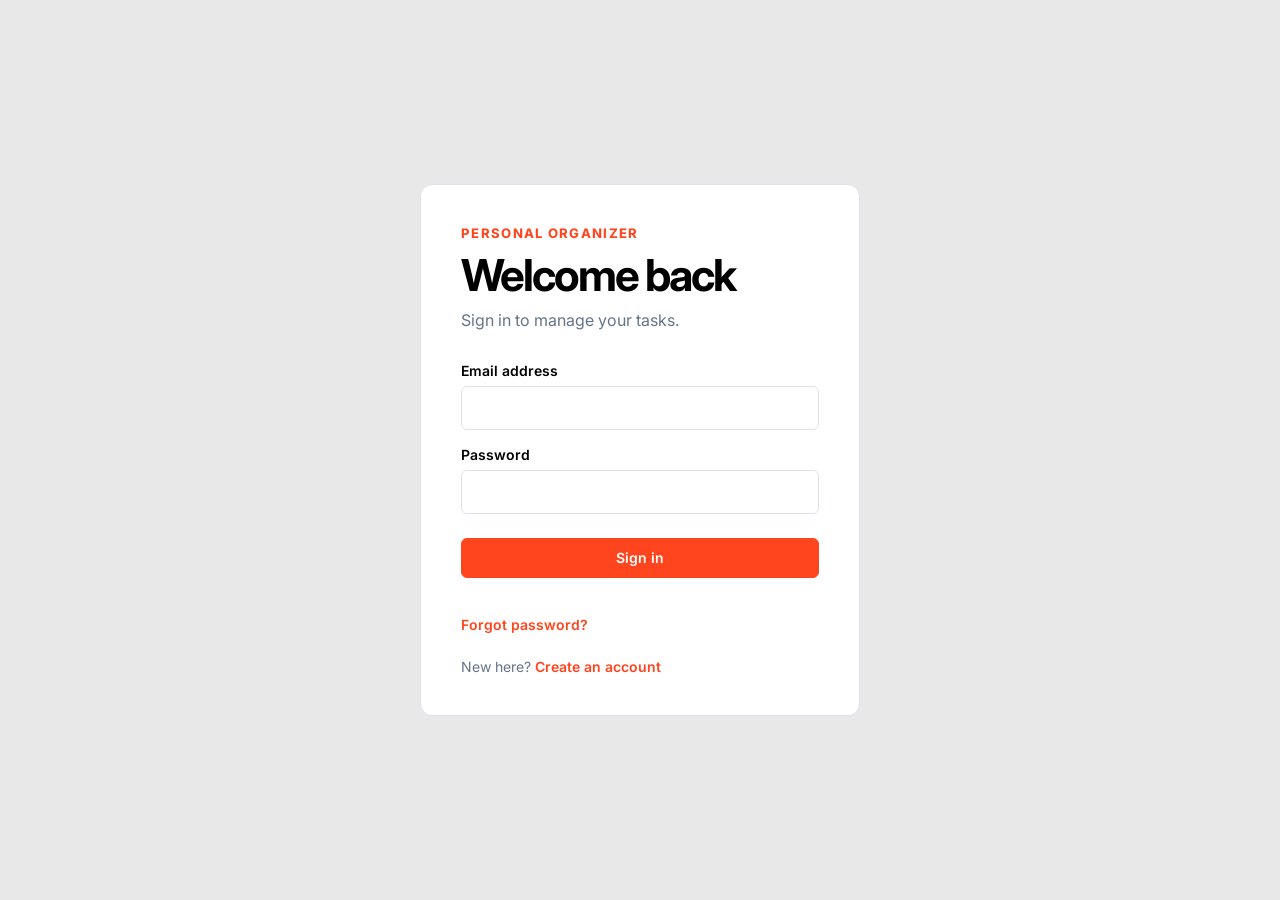
==== index.html @ c6e36f69 "Add files via upload" ====
<!DOCTYPE html>
<html lang="en">
  <head>
    <meta charset="UTF-8" />
    <meta name="viewport" content="width=device-width, initial-scale=1.0" />
    <meta
      name="description"
      content="A simple to-do application that saves tasks in your browser."
    />
    <title>Simple To-Do List</title>
    <link rel="preconnect" href="https://fonts.googleapis.com" />
    <link rel="preconnect" href="https://fonts.gstatic.com" crossorigin />
    <link href="https://fonts.googleapis.com/css2?family=Inter:wght@400;600;700&display=swap" rel="stylesheet" />
    <link rel="stylesheet" href="styles.css" />
  </head>
  <body>
    <main class="app-shell">
      <header class="app-header">
        <div class="app-header-top">
          <p class="eyebrow">Personal organizer</p>
          <button id="sign-out-button" class="sign-out-button" type="button">Sign out</button>
        </div>
        <h1>My tasks</h1>
        <p class="intro">Keep track of what matters, one task at a time.</p>
      </header>

      <section class="task-panel task-list-panel" aria-labelledby="tasks-heading">
        <div class="list-heading">
          <div>
            <h2 id="tasks-heading">Your list</h2>
            <p id="task-count" aria-live="polite">0 tasks remaining</p>
          </div>
        </div>

        <div class="filter-row">
          <nav class="filters" aria-label="Filter tasks">
            <button class="filter-button is-selected" type="button" data-filter="today" aria-pressed="true">Today</button>
            <button class="filter-button" type="button" data-filter="overdue" aria-pressed="false">Overdue</button>
            <button class="filter-button" type="button" data-filter="calendar" aria-pressed="false">Calendar</button>
            <button class="filter-button" type="button" data-filter="archived" aria-pressed="false">Archive</button>
          </nav>
          <button id="upcoming-calendar-button" class="upcoming-calendar-button" type="button" aria-label="Choose a date" aria-haspopup="dialog" aria-controls="upcoming-calendar-dialog">
            <svg viewBox="0 0 24 24" aria-hidden="true">
              <rect x="3" y="5" width="18" height="16" rx="2" />
              <path d="M3 10h18M8 3v4M16 3v4" />
            </svg>
          </button>
        </div>

        <section id="new-task-panel" class="task-panel new-task-panel" aria-labelledby="add-task-heading" hidden>
          <h2 id="add-task-heading" class="visually-hidden">Add a task</h2>
          <form id="task-form" class="task-form">
            <label class="visually-hidden" for="task-input">Task title</label>
            <textarea
              id="task-input"
              name="task"
              class="task-title-input"
              placeholder="Task title"
              maxlength="200"
              rows="1"
              required
            ></textarea>
            <label class="visually-hidden" for="task-description">Task description</label>
            <textarea
              id="task-description"
              name="description"
              class="task-description-input"
              placeholder="Task description"
              maxlength="500"
              rows="2"
            ></textarea>
            <div class="schedule-inputs">
              <fieldset class="schedule-fieldset">
                <legend class="visually-hidden">Task date and time</legend>
                <div class="schedule-picker">
                  <button id="task-field" class="schedule-field" type="button">
                    <span class="clock-icon" aria-hidden="true"></span>
                    <span id="task-date-text">Today</span>
                  </button>
                  <input id="task-date" type="hidden" />
                  <input id="task-end-date" type="hidden" />
                </div>
              </fieldset>
              <div class="task-form-actions">
                <button id="cancel-task-form" class="cancel-task-button" type="button">Cancel</button>
                <button class="add-task-submit" type="submit">Add</button>
              </div>
            </div>
          </form>
          <p id="form-message" class="form-message" role="alert" aria-live="polite"></p>
        </section>

        <p id="empty-state" class="empty-state">No tasks yet. Add one above to get started.</p>
        <ul id="task-list" class="task-list" aria-label="Tasks"></ul>
      </section>
    </main>

    <button id="open-task-form" class="floating-add-button" type="button" aria-controls="new-task-panel" aria-expanded="false">
      <span aria-hidden="true">+</span> Add task
    </button>

    <div id="delete-toast" class="delete-toast" role="status" aria-live="polite" aria-hidden="true" hidden>
      <span>Task deleted</span>
      <button id="undo-delete" class="undo-delete-button" type="button">Undo</button>
      <button id="close-delete-toast" class="close-delete-toast" type="button" aria-label="Close delete message">×</button>
    </div>

    <template id="task-template">
      <li class="task-item">
        <div class="task-main">
          <input class="task-toggle" type="checkbox" />
          <div class="task-details">
            <p class="task-title"></p>
            <p class="task-description"></p>
            <p class="task-schedule"></p>
          </div>
        </div>
        <div class="task-actions">
          <button class="archive-button" type="button" aria-label="Archive task" title="Archive task" hidden>
            <svg viewBox="0 0 24 24" aria-hidden="true">
              <path d="M4 7h16v13H4z" />
              <path d="M3 4h18v3H3z" />
              <path d="M9 12h6" />
            </svg>
          </button>
          <button class="edit-button" type="button" aria-label="Edit task" title="Edit task">
            <svg viewBox="0 0 24 24" aria-hidden="true">
              <path d="M12 20h9" />
              <path d="M16.5 3.5a2.12 2.12 0 0 1 3 3L8 18l-4 1 1-4Z" />
            </svg>
          </button>
          <button class="delete-button" type="button" aria-label="Delete task" title="Delete task">
            <svg viewBox="0 0 24 24" aria-hidden="true">
              <path d="M3 6h18" />
              <path d="M8 6V4h8v2" />
              <path d="M19 6l-1 14H6L5 6" />
              <path d="M10 11v5M14 11v5" />
            </svg>
          </button>
        </div>
      </li>
    </template>

    <dialog id="schedule-dialog" class="schedule-dialog" aria-labelledby="schedule-dialog-title">
      <form id="schedule-dialog-form" class="schedule-dialog-form">
        <div class="dialog-heading">
          <h2 id="schedule-dialog-title">Choose date and time</h2>
          <button id="schedule-cancel" class="dialog-close" type="button" aria-label="Close date and time picker">×</button>
        </div>
        <section class="calendar-picker" aria-label="Choose a date">
          <div class="calendar-header">
            <button id="calendar-previous" class="calendar-navigation" type="button" aria-label="Previous month">‹</button>
            <p id="calendar-month" class="calendar-month" aria-live="polite"></p>
            <button id="calendar-next" class="calendar-navigation" type="button" aria-label="Next month">›</button>
          </div>
          <div class="calendar-weekdays" aria-hidden="true">
            <span>Sun</span><span>Mon</span><span>Tue</span><span>Wed</span><span>Thu</span><span>Fri</span><span>Sat</span>
          </div>
          <div id="calendar-days" class="calendar-days" role="grid" aria-label="Calendar dates"></div>
        </section>
        <div class="calendar-selection-row">
          <p id="selected-calendar-date" class="selected-calendar-date"></p>
          <div class="dialog-time-controls">
            <label class="visually-hidden" for="dialog-start-time">Start time</label>
            <select id="dialog-start-time" class="dialog-time" aria-label="Choose a start time"></select>
            <label class="visually-hidden" for="dialog-end-time">End time</label>
            <select id="dialog-end-time" class="dialog-time" aria-label="Choose an end time"></select>
          </div>
        </div>
        <p id="dialog-message" class="dialog-message" role="alert"></p>
        <div class="dialog-actions">
          <button id="schedule-cancel-secondary" type="button">Cancel</button>
          <button type="submit">Apply</button>
        </div>
      </form>
    </dialog>

    <dialog id="upcoming-calendar-dialog" class="schedule-dialog upcoming-calendar-dialog" aria-labelledby="upcoming-calendar-title">
      <div class="upcoming-calendar-content">
        <div class="dialog-heading">
          <h2 id="upcoming-calendar-title">Choose a date</h2>
          <button id="upcoming-calendar-close" class="dialog-close" type="button" aria-label="Close calendar">×</button>
        </div>
        <section class="calendar-picker" aria-label="Choose a task date">
          <div class="calendar-header">
            <button id="upcoming-calendar-previous" class="calendar-navigation" type="button" aria-label="Previous month">‹</button>
            <p id="upcoming-calendar-month" class="calendar-month" aria-live="polite"></p>
            <button id="upcoming-calendar-next" class="calendar-navigation" type="button" aria-label="Next month">›</button>
          </div>
          <div class="calendar-weekdays" aria-hidden="true">
            <span>Sun</span><span>Mon</span><span>Tue</span><span>Wed</span><span>Thu</span><span>Fri</span><span>Sat</span>
          </div>
          <div id="upcoming-calendar-days" class="calendar-days" role="grid" aria-label="Task dates"></div>
        </section>
        <p id="upcoming-calendar-message" class="upcoming-calendar-message" role="status" aria-live="polite"></p>
      </div>
    </dialog>

    <script src="script.js?v=calendar-timeline"></script>
  </body>
</html>
---- styles.css ----
:root {
  --page: #e8e8e8;
  --surface: #ffffff;
  --text: #000000;
  --muted: #64748b;
  --border: #dbe2ea;
  --primary: #ff451e;
  --primary-dark: #d93615;
  --danger: #b42318;
  --danger-bg: #fff0ef;
  --focus: #f59e0b;
  --shadow: 0 12px 32px rgba(30, 41, 59, 0.09);
}

* {
  box-sizing: border-box;
}

body {
  min-width: 320px;
  min-height: 100vh;
  margin: 0;
  color: var(--text);
  background: var(--page);
  font-family: Inter, ui-sans-serif, system-ui, -apple-system, BlinkMacSystemFont, "Segoe UI", sans-serif;
}

button,
input,
textarea {
  font: inherit;
}

button {
  cursor: pointer;
}

button:focus-visible,
input:focus-visible {
  outline: 3px solid var(--focus);
  outline-offset: 3px;
}

.app-shell {
  width: min(100% - 2rem, 760px);
  margin: 0 auto;
  padding: 4rem 0;
}

.app-header {
  margin: 0 0 1.75rem;
}

.app-header-top {
  display: flex;
  align-items: center;
  justify-content: space-between;
  gap: 1rem;
}

.eyebrow {
  margin: 0 0 0.4rem;
  color: var(--primary);
  font-size: 0.82rem;
  font-weight: 750;
  letter-spacing: 0.1em;
  text-transform: uppercase;
}

.sign-out-button {
  padding: 0.35rem 0;
  border: 0;
  color: var(--text);
  background: transparent;
  font-size: 14px;
  font-weight: 600;
}

.sign-out-button:hover {
  color: var(--primary);
}

h1,
h2,
p {
  margin-top: 0;
}

h1 {
  margin-bottom: 0.35rem;
  font-size: clamp(2rem, 5vw, 3rem);
  letter-spacing: -0.045em;
}

h2 {
  margin-bottom: 0.25rem;
  font-size: 1.15rem;
}

.intro,
#task-count {
  color: var(--muted);
}

.intro {
  margin-bottom: 0;
}

.task-panel {
  padding: 16px;
  border: 1px solid var(--border);
  border-radius: 12px;
  background: var(--surface);
  box-shadow: none;
}

.task-list-panel {
  margin-top: 1rem;
  padding: 0;
  border: 0;
  border-radius: 0;
  background: transparent;
  box-shadow: none;
}

.new-task-panel {
  margin: 1rem 0;
  padding: 16px;
  border: 0;
  border-radius: 12px;
}

.task-title-input,
.task-description-input {
  display: block;
  width: 100%;
  border: 0;
  color: var(--text);
  background: transparent;
  resize: none;
}

.task-form .task-title-input {
  min-height: 24px;
  padding: 0;
  border: 0;
  background: transparent;
  color: #000000;
  font-size: 16px;
  font-weight: 600;
}

.task-form .task-description-input {
  min-height: 3rem;
  padding: 0.45rem 0 0;
  color: #2d2d2d;
  font-size: 14px;
  font-weight: 400;
  overflow: hidden;
}

.task-form .task-title-input:focus,
.task-form .task-description-input:focus {
  outline: 0;
  box-shadow: none;
}

.task-form .task-title-input:focus-visible,
.task-form .task-description-input:focus-visible {
  outline: 0;
  background: transparent;
}

.task-title-input::placeholder,
.task-description-input::placeholder {
  color: #7b7b7b;
  opacity: 1;
}

.new-task-panel .schedule-inputs,
.edit-task-form .schedule-inputs {
  display: flex;
  align-items: flex-end;
  justify-content: space-between;
  gap: 1rem;
  margin-top: 1.25rem;
}

.new-task-panel .schedule-field,
.edit-task-form .schedule-field {
  justify-content: flex-start;
  width: auto;
  height: 32px;
  min-height: 32px;
  padding: 0 16px 0 8px;
  gap: 0.6rem;
  font-size: 14px;
  font-weight: 400;
}

.clock-icon {
  position: relative;
  width: 1.15rem;
  height: 1.15rem;
  border: 2px solid currentColor;
  border-radius: 50%;
  color: var(--text);
}

.clock-icon::before,
.clock-icon::after {
  content: "";
  position: absolute;
  left: 0.5rem;
  width: 2px;
  border-radius: 2px;
  background: currentColor;
  transform-origin: bottom;
}

.clock-icon::before {
  top: 0.22rem;
  height: 0.36rem;
}

.clock-icon::after {
  top: 0.5rem;
  height: 0.28rem;
  transform: rotate(120deg);
}

.add-task-submit {
  height: 32px;
  min-width: 80px;
  padding: 0 16px;
  border: 1px solid var(--primary);
  border-radius: 6px;
  color: #fff;
  background: var(--primary);
  font-size: 14px;
  font-weight: 600;
}

.task-form-actions {
  display: flex;
  gap: 8px;
  margin-left: auto;
}

.edit-task-form {
  width: 100%;
}

.cancel-task-button {
  height: 32px;
  min-width: 80px;
  padding: 0 16px;
  border: 1px solid var(--border);
  border-radius: 6px;
  color: var(--text);
  background: #fff;
  font-size: 14px;
  font-weight: 600;
}

.cancel-task-button:hover {
  background: #f5f5f5;
}

.delete-task-button {
  height: 32px;
  min-width: 80px;
  padding: 0 16px;
  border: 1px solid #e5a19a;
  border-radius: 6px;
  color: var(--danger);
  background: #fff;
  font-size: 14px;
  font-weight: 600;
}

.delete-task-button:hover {
  background: var(--danger-bg);
}

.add-task-submit:hover {
  border-color: var(--primary-dark);
  background: var(--primary-dark);
}

.floating-add-button {
  position: fixed;
  right: 1.5rem;
  bottom: 1.5rem;
  z-index: 10;
  display: flex;
  align-items: center;
  gap: 0.4rem;
  padding: 0.8rem 1.05rem;
  border: 1px solid var(--primary);
  border-radius: 999px;
  color: #fff;
  background: var(--primary);
  box-shadow: 0 8px 20px rgba(0, 0, 0, 0.18);
  font-weight: 750;
}

.floating-add-button:hover {
  border-color: var(--primary-dark);
  background: var(--primary-dark);
}

.floating-add-button span {
  font-size: 1.35rem;
  font-weight: 400;
  line-height: 0.75;
}

.delete-toast {
  position: fixed;
  bottom: 1.5rem;
  left: 50%;
  z-index: 20;
  display: flex;
  align-items: center;
  gap: 0.8rem;
  padding: 10px 12px 10px 16px;
  border-radius: 12px;
  color: #fff;
  background: #000;
  font-size: 14px;
  transform: translateX(-50%);
}

.delete-toast[hidden] {
  display: none;
}

.undo-delete-button,
.close-delete-toast {
  border: 0;
  color: #fff;
  background: transparent;
  font-weight: 600;
}

.undo-delete-button {
  padding: 0.2rem;
  color: #ff8a72;
}

.close-delete-toast {
  width: 1.5rem;
  height: 1.5rem;
  padding: 0;
  border-radius: 4px;
  font-size: 1.25rem;
  line-height: 1;
}

.undo-delete-button:hover,
.close-delete-toast:hover {
  background: #2d2d2d;
}

.task-form label {
  display: block;
  margin-bottom: 0.55rem;
  font-weight: 700;
}

.input-row {
  display: flex;
  gap: 0.7rem;
}

input[type="text"] {
  width: 100%;
  min-width: 0;
  padding: 0.75rem 0.9rem;
  border: 1px solid var(--border);
  border-radius: 9px;
  color: var(--text);
  background: #fff;
}

input[type="text"]:hover {
  border-color: #aebaca;
}

input[type="text"]::placeholder {
  color: #8a96a7;
}

.input-row > button {
  flex: 0 0 auto;
  padding: 0.75rem 1rem;
  border: 1px solid var(--primary);
  border-radius: 9px;
  color: #fff;
  background: var(--primary);
  font-weight: 700;
}

.input-row > button:hover {
  border-color: var(--primary-dark);
  background: var(--primary-dark);
}

.form-message {
  margin: 0;
  color: var(--danger);
  font-size: 0.9rem;
}

.form-message:not(:empty) {
  margin-top: 0.7rem;
}

.schedule-inputs {
  display: grid;
  grid-template-columns: repeat(2, minmax(0, 1fr));
  gap: 0.7rem;
  margin-top: 0.85rem;
}

.schedule-fieldset {
  min-width: 0;
  margin: 0;
  padding: 0;
  border: 0;
}

.schedule-fieldset legend {
  margin-bottom: 0.4rem;
  font-size: 0.9rem;
  font-weight: 700;
}

.schedule-picker {
  position: relative;
}

.schedule-field {
  display: flex;
  align-items: center;
  justify-content: space-between;
  width: 100%;
  min-height: 2.8rem;
  padding: 0.65rem 0.75rem;
  border: 1px solid var(--border);
  border-radius: 9px;
  color: var(--text);
  background: #fff;
  font-weight: 650;
  text-align: left;
}

.schedule-field:hover {
  border-color: #aebaca;
  background: #fbfcfe;
}

.calendar-icon {
  position: relative;
  width: 1.1rem;
  height: 1rem;
  border: 2px solid currentColor;
  border-radius: 2px;
  color: var(--muted);
}

.calendar-icon::before {
  content: "";
  position: absolute;
  top: 0.18rem;
  right: -2px;
  left: -2px;
  border-top: 2px solid currentColor;
}

.calendar-icon::after {
  content: "";
  position: absolute;
  top: -0.25rem;
  left: 0.16rem;
  width: 0.15rem;
  height: 0.3rem;
  border-right: 2px solid currentColor;
  border-left: 2px solid currentColor;
}

.schedule-dialog {
  width: min(100% - 2rem, 390px);
  padding: 0;
  border: 1px solid var(--border);
  border-radius: 12px;
  color: var(--text);
  box-shadow: none;
}

.schedule-dialog::backdrop {
  background: rgba(15, 23, 42, 0.4);
}

.schedule-dialog-form {
  display: grid;
  gap: 0.75rem;
  padding: 16px;
}

.dialog-heading,
.dialog-actions,
.dialog-time-row {
  display: flex;
  align-items: center;
}

.dialog-heading,
.dialog-actions {
  justify-content: space-between;
}

.dialog-heading h2 {
  margin: 0;
}

.calendar-picker {
  padding: 0.25rem 0;
}

.calendar-header {
  display: flex;
  align-items: center;
  justify-content: space-between;
  margin-bottom: 0.75rem;
}

.calendar-month {
  margin: 0;
  font-size: 1rem;
  font-weight: 600;
}

.calendar-navigation {
  width: 2rem;
  height: 2rem;
  padding: 0;
  border: 0;
  border-radius: 6px;
  color: var(--text);
  background: transparent;
  font-size: 1.5rem;
  line-height: 1;
}

.calendar-navigation:hover {
  background: #f4f4f4;
}

.calendar-weekdays,
.calendar-days {
  display: grid;
  grid-template-columns: repeat(7, 1fr);
  gap: 0.25rem;
  text-align: center;
}

.calendar-weekdays {
  margin-bottom: 0.35rem;
  color: var(--muted);
  font-size: 0.72rem;
  font-weight: 600;
}

.calendar-day {
  aspect-ratio: 1;
  min-width: 0;
  padding: 0;
  border: 0;
  border-radius: 50%;
  color: var(--text);
  background: transparent;
  font-size: 0.82rem;
}

.calendar-day:hover {
  background: #f4f4f4;
}

.calendar-day.is-today {
  outline: 1px solid var(--primary);
  outline-offset: -1px;
}

.calendar-day.is-selected {
  color: #fff;
  background: var(--primary);
}

.calendar-selection-row {
  display: flex;
  align-items: center;
  justify-content: space-between;
  gap: 0.75rem;
  padding-top: 0.8rem;
  border-top: 1px solid var(--border);
}

.selected-calendar-date {
  margin: 0;
  color: #2d2d2d;
  font-size: 14px;
  font-weight: 400;
}

.dialog-time-controls {
  display: flex;
  gap: 0.4rem;
}

.dialog-time {
  width: 6.75rem;
  min-width: 0;
  padding: 0.45rem 0.6rem;
  border: 1px solid var(--border);
  border-radius: 6px;
  color: var(--text);
  background: #fff;
  font: inherit;
}

.dialog-time:disabled {
  cursor: not-allowed;
  color: #808080;
  background: #f4f4f4;
}

.dialog-close {
  width: 2rem;
  height: 2rem;
  padding: 0;
  border: 0;
  border-radius: 6px;
  color: var(--muted);
  background: transparent;
  font-size: 1.5rem;
  line-height: 1;
}

.dialog-close:hover {
  background: #eef2f7;
}

.schedule-dialog-form > label,
.dialog-time-row > label {
  color: var(--muted);
  font-size: 0.86rem;
  font-weight: 700;
}

.schedule-dialog-form > input {
  width: 100%;
  padding: 0.65rem 0.7rem;
  border: 1px solid var(--border);
  border-radius: 8px;
  color: var(--text);
}

.dialog-time-row {
  justify-content: space-between;
  gap: 1rem;
}

.dialog-time-selects {
  display: flex;
  align-items: center;
  gap: 0.3rem;
}

.dialog-time-selects select {
  padding: 0.45rem 0.25rem;
  border: 1px solid var(--border);
  border-radius: 7px;
  color: var(--text);
  background: #fff;
  font-weight: 650;
}

.dialog-message {
  min-height: 1.2em;
  margin: 0;
  color: var(--danger);
  font-size: 0.85rem;
}

.dialog-actions {
  justify-content: flex-end;
  gap: 0.5rem;
}

.dialog-actions button {
  padding: 0.55rem 0.8rem;
  border: 1px solid var(--border);
  border-radius: 7px;
  color: var(--text);
  background: #fff;
  font-weight: 700;
}

.dialog-actions button[type="submit"] {
  border-color: var(--primary);
  color: #fff;
  background: var(--primary);
}

.dialog-actions button:hover {
  background: #eef2f7;
}

.dialog-actions button[type="submit"]:hover {
  background: var(--primary-dark);
}

.list-heading {
  display: flex;
  align-items: center;
  justify-content: space-between;
  gap: 1rem;
}

#task-count {
  margin-bottom: 0;
  font-size: 0.9rem;
}

.filter-button,
.task-actions button {
  border: 0;
  border-radius: 7px;
  background: transparent;
  font-weight: 650;
}

button:disabled {
  cursor: not-allowed;
  opacity: 0.5;
}

.filter-row {
  display: flex;
  align-items: center;
  margin: 1.25rem 0 0.7rem;
  border-bottom: 1px solid var(--border);
}

.filters {
  display: flex;
  flex: 1;
  flex-wrap: wrap;
  align-items: center;
  gap: 1rem;
  padding-bottom: 0;
}

.filter-button {
  position: relative;
  padding: 0.42rem 0;
  border-radius: 0;
  color: var(--muted);
}

.filter-button:hover {
  color: var(--text);
  background: transparent;
}

.filter-button.is-selected {
  color: #000000;
  background: transparent;
}

.filter-button.is-selected::after {
  content: "";
  position: absolute;
  right: 0;
  bottom: -1px;
  left: 0;
  z-index: 1;
  height: 2px;
  background: var(--primary);
}

.upcoming-calendar-button {
  display: grid;
  width: 2rem;
  height: 2rem;
  margin-left: auto;
  padding: 0;
  border: 0;
  border-radius: 6px;
  color: var(--text);
  background: transparent;
  place-items: center;
}

.upcoming-calendar-button[hidden] {
  display: none;
}

.upcoming-calendar-button:hover:not(:disabled) {
  background: #f4f4f4;
}

.upcoming-calendar-button svg {
  width: 1.1rem;
  height: 1.1rem;
  fill: none;
  stroke: currentColor;
  stroke-linecap: round;
  stroke-linejoin: round;
  stroke-width: 2;
}

.task-list {
  display: grid;
  gap: 0.65rem;
  margin: 0;
  padding: 0;
  list-style: none;
}

.calendar-month-group {
  display: grid;
  gap: 0.65rem;
}

.calendar-month-toggle {
  display: flex;
  align-items: center;
  justify-content: space-between;
  width: 100%;
  padding: 0.35rem 0;
  border: 0;
  color: var(--text);
  background: transparent;
  font-size: 16px;
  font-weight: 600;
  text-align: left;
}

.calendar-month-toggle:hover {
  color: var(--primary);
}

.calendar-month-chevron {
  color: var(--muted);
  font-size: 1.25rem;
  line-height: 1;
  transition: transform 160ms ease;
}

.calendar-month-toggle[aria-expanded="false"] .calendar-month-chevron {
  transform: rotate(-90deg);
}

.calendar-month-task-list {
  display: grid;
  gap: 0.65rem;
  margin: 0;
  padding: 0;
  list-style: none;
}

.calendar-month-task-list[hidden] {
  display: none;
}

.calendar-date-group {
  display: grid;
  gap: 0.65rem;
}

.calendar-date-heading {
  margin: 0.7rem 0 0;
  color: var(--muted);
  font-size: 14px;
  font-weight: 600;
}

.calendar-date-group:first-child .calendar-date-heading {
  margin-top: 0;
}

.calendar-task-list {
  display: grid;
  gap: 0.65rem;
  margin: 0;
  padding: 0;
  list-style: none;
}

.upcoming-calendar-content {
  display: grid;
  gap: 0.75rem;
  padding: 16px;
}

.upcoming-calendar-message {
  min-height: 1.25rem;
  margin: 0;
  color: var(--muted);
  font-size: 14px;
}

.upcoming-calendar-day.has-tasks {
  position: relative;
  font-weight: 600;
}

.upcoming-calendar-day.has-tasks::after {
  content: "";
  position: absolute;
  bottom: 0.14rem;
  left: 50%;
  width: 0.22rem;
  height: 0.22rem;
  border-radius: 50%;
  background: var(--primary);
  transform: translateX(-50%);
}

.upcoming-calendar-day.is-selected.has-tasks::after {
  background: #fff;
}

.task-item {
  display: flex;
  align-items: flex-start;
  justify-content: space-between;
  gap: 1rem;
  padding: 16px;
  border: 1px solid var(--border);
  border-radius: 12px;
  background: var(--surface);
  box-shadow: none;
}

.task-main,
.task-details {
  min-width: 0;
}

.task-details {
  display: grid;
  gap: 8px;
}

.task-main {
  display: flex;
  align-items: flex-start;
  gap: 0.75rem;
}

.task-toggle {
  appearance: none;
  width: 24px;
  height: 24px;
  margin: 0;
  flex: 0 0 auto;
  border: 2px solid #94a3b8;
  border-radius: 50%;
  background: #fff;
  cursor: pointer;
  position: relative;
  transition: background-color 160ms ease, border-color 160ms ease, transform 160ms ease;
}

.task-toggle::after {
  content: "";
  position: absolute;
  top: 0.2rem;
  left: 0.43rem;
  width: 0.35rem;
  height: 0.65rem;
  border: solid #fff;
  border-width: 0 2px 2px 0;
  opacity: 0;
  transform: rotate(45deg) scale(0.4);
  transition: opacity 120ms ease, transform 160ms ease;
}

.task-toggle:hover {
  border-color: var(--primary);
}

.task-item.is-overdue .task-toggle:not(:checked),
.task-item.is-overdue .task-toggle:not(:checked):hover {
  border-color: #e53935;
}

.task-item.is-current-time .task-toggle:not(:checked),
.task-item.is-current-time .task-toggle:not(:checked):hover {
  border-color: #1f9d55;
}

.task-toggle:active {
  transform: scale(0.88);
}

.task-toggle:checked {
  border-color: var(--primary);
  background: var(--primary);
}

.task-toggle:checked::after {
  opacity: 1;
  transform: rotate(45deg) scale(1);
}

.task-item.is-responding {
  animation: task-state-change 220ms ease-out;
}

@keyframes task-state-change {
  50% {
    transform: scale(1.012);
    background: #f3f5ff;
  }
}

.task-title {
  margin: 0;
  color: #000000;
  font-size: 16px;
  font-weight: 600;
  line-height: 24px;
  overflow-wrap: anywhere;
}

.task-description {
  margin: 0;
  color: #2d2d2d;
  font-size: 14px;
  font-weight: 400;
  overflow-wrap: anywhere;
}

.task-schedule {
  margin: 0;
  color: #2d2d2d;
  font-size: 14px;
  font-weight: 400;
}

.is-completed .task-title {
  color: #808080;
  text-decoration: line-through;
}

.task-item.is-completed {
  background: #f4f4f4;
}

.is-completed .task-description,
.is-completed .task-schedule {
  color: #808080;
}

.task-actions {
  display: flex;
  flex: 0 0 auto;
  gap: 0.2rem;
}

.task-actions button {
  display: grid;
  width: 2.25rem;
  height: 2.25rem;
  padding: 0;
  place-items: center;
}

.task-actions svg {
  width: 1.05rem;
  height: 1.05rem;
  fill: none;
  stroke: currentColor;
  stroke-linecap: round;
  stroke-linejoin: round;
  stroke-width: 1.8;
}

.edit-button {
  color: var(--primary);
}

.archive-button {
  color: #2d2d2d;
}

.archive-button[hidden] {
  display: none;
}

.archive-button:hover {
  background: #ededed;
}

.restore-button {
  color: #2d2d2d;
}

.restore-button:hover {
  background: #ededed;
}

.edit-button:hover {
  background: #e9edff;
}

.delete-button {
  color: var(--danger);
}

.delete-button:hover {
  background: var(--danger-bg);
}

.edit-form {
  display: flex;
  align-items: center;
  gap: 0.5rem;
  width: 100%;
}

.edit-form-fields {
  display: grid;
  flex: 1;
  gap: 0.5rem;
}

.edit-date-inputs {
  display: grid;
  grid-template-columns: repeat(2, minmax(0, 1fr));
  gap: 0.5rem;
}

.edit-date-inputs label {
  color: var(--muted);
  font-size: 0.78rem;
}

.edit-form input {
  flex: 1;
}

.edit-form textarea {
  width: 100%;
  padding: 0.55rem;
  border: 1px solid var(--border);
  border-radius: 7px;
  color: var(--text);
  resize: vertical;
}

.edit-form button {
  flex: 0 0 auto;
  padding: 0.5rem 0.65rem;
  border: 1px solid var(--border);
  border-radius: 7px;
  color: var(--text);
  background: #fff;
  font-size: 0.88rem;
  font-weight: 650;
}

.edit-form button:hover {
  background: #eef2f7;
}

.empty-state {
  margin: 1.2rem 0 0;
  padding: 16px;
  border: 1px dashed #b7c1ce;
  border-radius: 12px;
  color: var(--muted);
  text-align: center;
}

.auth-page {
  display: grid;
  min-height: 100vh;
  padding: 1.5rem;
  place-items: center;
}

.auth-shell {
  width: min(100%, 440px);
}

.auth-card {
  padding: clamp(1.5rem, 5vw, 2.5rem);
  border: 1px solid var(--border);
  border-radius: 12px;
  background: var(--surface);
}

.auth-card h1 {
  margin-bottom: 0.5rem;
  font-size: clamp(2rem, 7vw, 2.75rem);
}

.auth-intro {
  margin-bottom: 2rem;
  color: var(--muted);
}

.auth-form {
  display: grid;
  gap: 1rem;
}

.auth-form[hidden],
.auth-success-panel[hidden] {
  display: none;
}

.auth-field {
  display: grid;
  gap: 0.45rem;
}

.auth-field[hidden] {
  display: none;
}

.auth-field label {
  font-size: 14px;
  font-weight: 600;
}

.auth-field input {
  width: 100%;
  min-height: 44px;
  padding: 0.65rem 0.75rem;
  border: 1px solid var(--border);
  border-radius: 6px;
  color: var(--text);
  background: #fff;
}

.auth-field input:hover {
  border-color: #aebaca;
}

.auth-submit {
  min-height: 40px;
  margin-top: 0.5rem;
  padding: 0 16px;
  border: 1px solid var(--primary);
  border-radius: 6px;
  color: #fff;
  background: var(--primary);
  font-size: 14px;
  font-weight: 600;
}

.auth-submit:hover {
  border-color: var(--primary-dark);
  background: var(--primary-dark);
}

.auth-message {
  min-height: 1.25rem;
  margin: 0;
  color: var(--danger);
  font-size: 14px;
}

.auth-success-panel {
  display: grid;
  gap: 1rem;
  margin-top: 1.5rem;
}

.auth-success-panel p {
  margin: 0;
  color: var(--muted);
}

.auth-success-panel .auth-submit {
  margin-top: 0;
}

.forgot-password-button {
  justify-self: start;
  padding: 0;
  border: 0;
  color: var(--primary);
  background: transparent;
  font-size: 14px;
  font-weight: 600;
}

.forgot-password-button:hover {
  text-decoration: underline;
}

.auth-switch {
  margin: 1.5rem 0 0;
  color: var(--muted);
  font-size: 14px;
}

.auth-switch button {
  padding: 0;
  border: 0;
  color: var(--primary);
  background: transparent;
  font-weight: 600;
}

.auth-switch button:hover {
  text-decoration: underline;
}

.visually-hidden {
  position: absolute;
  width: 1px;
  height: 1px;
  padding: 0;
  margin: -1px;
  overflow: hidden;
  clip: rect(0, 0, 0, 0);
  white-space: nowrap;
  border: 0;
}

@media (max-width: 560px) {
  .app-shell {
    width: min(100% - 1.25rem, 760px);
    padding: 1.75rem 0;
  }

  .task-panel {
    padding: 16px;
  }

  .task-list-panel {
    padding: 0;
  }

  .new-task-panel {
    padding: 16px;
    border-radius: 12px;
  }

  .new-task-panel .schedule-inputs,
  .edit-task-form .schedule-inputs {
    align-items: stretch;
    flex-direction: column;
  }

  .new-task-panel .schedule-field,
  .edit-task-form .schedule-field {
    width: 100%;
  }

  .add-task-submit {
    align-self: flex-end;
  }

  .task-form-actions {
    align-self: flex-end;
  }

  .input-row {
    flex-direction: column;
  }

  .input-row > button {
    width: 100%;
  }

  .schedule-inputs,
  .edit-date-inputs {
    grid-template-columns: 1fr;
  }

  .task-item {
    align-items: flex-start;
    flex-direction: column;
  }

  .task-actions {
    align-self: flex-end;
  }

  .floating-add-button {
    right: 1rem;
    bottom: 1rem;
  }

  .delete-toast {
    bottom: 1rem;
  }

  .edit-form {
    align-items: flex-start;
    flex-wrap: wrap;
  }

  .edit-form > button {
    margin-left: auto;
  }

  .edit-form > button + button {
    margin-left: 0;
  }
}

@media (prefers-reduced-motion: reduce) {
  *,
  *::before,
  *::after {
    scroll-behavior: auto;
    transition-duration: 0.01ms !important;
    animation-duration: 0.01ms !important;
  }
}
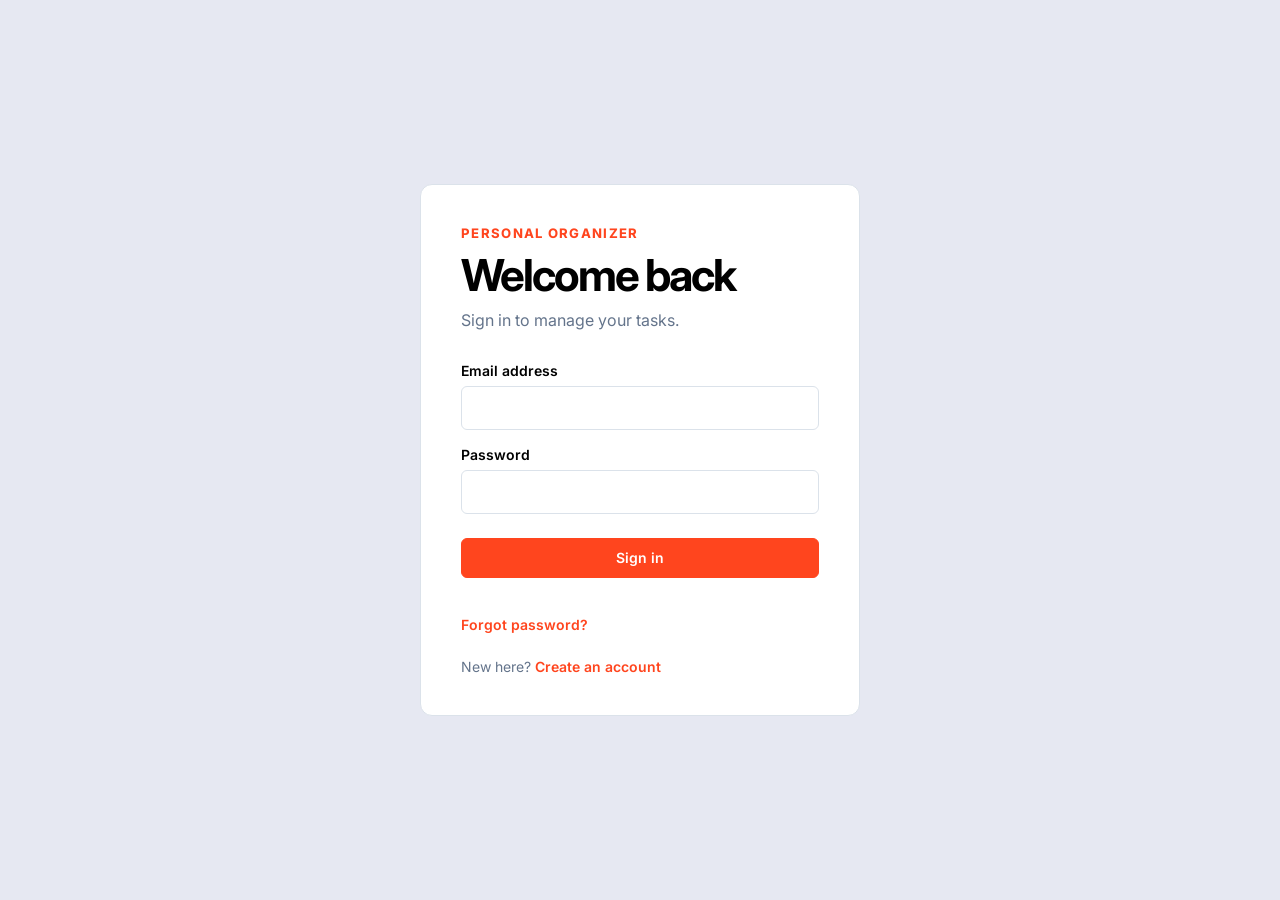
==== commit cf3efd6b: "Add files via upload" ====
--- a/index.html
+++ b/index.html
@@ -11,41 +11,82 @@
     <link rel="preconnect" href="https://fonts.googleapis.com" />
     <link rel="preconnect" href="https://fonts.gstatic.com" crossorigin />
     <link href="https://fonts.googleapis.com/css2?family=Inter:wght@400;600;700&display=swap" rel="stylesheet" />
-    <link rel="stylesheet" href="styles.css" />
+    <link rel="stylesheet" href="styles.css?v=mobile-more-sheet" />
   </head>
   <body>
     <main class="app-shell">
-      <header class="app-header">
-        <div class="app-header-top">
-          <p class="eyebrow">Personal organizer</p>
-          <button id="sign-out-button" class="sign-out-button" type="button">Sign out</button>
-        </div>
-        <h1>My tasks</h1>
-        <p class="intro">Keep track of what matters, one task at a time.</p>
-      </header>
-
-      <section class="task-panel task-list-panel" aria-labelledby="tasks-heading">
-        <div class="list-heading">
-          <div>
-            <h2 id="tasks-heading">Your list</h2>
-            <p id="task-count" aria-live="polite">0 tasks remaining</p>
-          </div>
-        </div>
-
-        <div class="filter-row">
+      <div class="app-layout">
+        <aside class="sidebar" aria-label="Task navigation">
           <nav class="filters" aria-label="Filter tasks">
-            <button class="filter-button is-selected" type="button" data-filter="today" aria-pressed="true">Today</button>
-            <button class="filter-button" type="button" data-filter="overdue" aria-pressed="false">Overdue</button>
-            <button class="filter-button" type="button" data-filter="calendar" aria-pressed="false">Calendar</button>
-            <button class="filter-button" type="button" data-filter="archived" aria-pressed="false">Archive</button>
+            <button class="filter-button is-selected" type="button" data-filter="today" aria-pressed="true">
+              <svg class="nav-icon" viewBox="0 0 24 24" aria-hidden="true"><rect x="3" y="5" width="18" height="16" rx="2" /><path d="M3 10h18M8 3v4M16 3v4M8 14h3M8 18h6" /></svg>
+              <span>Today</span><span id="today-filter-count" class="filter-count">0</span>
+            </button>
+            <button class="filter-button" type="button" data-filter="overdue" aria-pressed="false">
+              <svg class="nav-icon" viewBox="0 0 24 24" aria-hidden="true"><circle cx="12" cy="12" r="8.5" /><path d="M12 7v5l3 2" /></svg>
+              <span>Overdue</span><span id="overdue-filter-count" class="filter-count">0</span>
+            </button>
+            <button class="filter-button" type="button" data-filter="calendar" aria-pressed="false">
+              <svg class="nav-icon" viewBox="0 0 24 24" aria-hidden="true"><rect x="3" y="5" width="18" height="16" rx="2" /><path d="M3 10h18M8 3v4M16 3v4M8 14h.01M12 14h.01M16 14h.01M8 18h.01M12 18h.01M16 18h.01" /></svg>
+              <span>Calendar</span>
+            </button>
+            <button class="filter-button" type="button" data-filter="archived" aria-pressed="false">
+              <svg class="nav-icon" viewBox="0 0 24 24" aria-hidden="true"><path d="M4 7h16v13H4z" /><path d="M3 4h18v3H3zM9 12h6" /></svg>
+              <span>Archive</span>
+            </button>
+            <div class="mobile-more">
+              <button id="mobile-more-button" class="filter-button mobile-more-trigger" type="button" aria-expanded="false" aria-haspopup="dialog">
+                <svg class="nav-icon" viewBox="0 0 24 24" aria-hidden="true"><circle cx="5" cy="12" r="1.5" /><circle cx="12" cy="12" r="1.5" /><circle cx="19" cy="12" r="1.5" /></svg>
+                <span>More</span>
+              </button>
+              <div id="mobile-more-backdrop" class="mobile-more-backdrop" hidden></div>
+              <div id="mobile-more-menu" class="mobile-more-menu" role="dialog" aria-modal="true" aria-label="More options" hidden>
+                <div class="mobile-more-profile">
+                  <span id="mobile-profile-avatar" class="profile-avatar" aria-hidden="true"></span>
+                  <span id="mobile-profile-email" class="profile-email"></span>
+                </div>
+                <button id="mobile-archive-button" type="button">Archive</button>
+                <button id="mobile-settings-button" type="button">Settings</button>
+                <button id="mobile-sign-out-button" type="button">Sign out</button>
+              </div>
+            </div>
           </nav>
-          <button id="upcoming-calendar-button" class="upcoming-calendar-button" type="button" aria-label="Choose a date" aria-haspopup="dialog" aria-controls="upcoming-calendar-dialog">
-            <svg viewBox="0 0 24 24" aria-hidden="true">
-              <rect x="3" y="5" width="18" height="16" rx="2" />
-              <path d="M3 10h18M8 3v4M16 3v4" />
-            </svg>
-          </button>
-        </div>
+          <div class="sidebar-profile">
+            <button
+              id="profile-menu-button"
+              class="profile-trigger"
+              type="button"
+              aria-expanded="false"
+              aria-controls="profile-menu"
+            >
+              <span id="profile-avatar" class="profile-avatar" aria-hidden="true"></span>
+              <span id="profile-email" class="profile-email"></span>
+              <svg class="profile-chevron" viewBox="0 0 24 24" aria-hidden="true">
+                <path d="m7 10 5 5 5-5" />
+              </svg>
+            </button>
+            <div id="profile-menu" class="profile-menu" role="menu" hidden>
+              <button id="profile-settings-button" type="button" role="menuitem">Settings</button>
+              <button id="profile-sign-out-button" type="button" role="menuitem">Sign out</button>
+            </div>
+          </div>
+        </aside>
+
+        <section class="task-panel task-list-panel" aria-labelledby="tasks-heading">
+          <div class="list-heading">
+            <div>
+              <div class="page-title-row">
+                <h2 id="tasks-heading">Your list</h2>
+                <button id="upcoming-calendar-button" class="upcoming-calendar-button" type="button" aria-label="Choose a date" aria-haspopup="dialog" aria-controls="upcoming-calendar-dialog">
+                  <svg viewBox="0 0 24 24" aria-hidden="true">
+                    <rect x="3" y="5" width="18" height="16" rx="2" />
+                    <path d="M3 10h18M8 3v4M16 3v4" />
+                  </svg>
+                </button>
+              </div>
+              <p id="task-count" aria-live="polite">0 tasks remaining</p>
+            </div>
+          </div>
 
         <section id="new-task-panel" class="task-panel new-task-panel" aria-labelledby="add-task-heading" hidden>
           <h2 id="add-task-heading" class="visually-hidden">Add a task</h2>
@@ -69,12 +110,16 @@
               maxlength="500"
               rows="2"
             ></textarea>
+            <div id="new-subtask-editor"></div>
             <div class="schedule-inputs">
               <fieldset class="schedule-fieldset">
                 <legend class="visually-hidden">Task date and time</legend>
                 <div class="schedule-picker">
                   <button id="task-field" class="schedule-field" type="button">
-                    <span class="clock-icon" aria-hidden="true"></span>
+                    <svg class="schedule-clock-icon" viewBox="0 0 24 24" aria-hidden="true">
+                      <circle cx="12" cy="12" r="8.5" />
+                      <path d="M12 7v5l3 2" />
+                    </svg>
                     <span id="task-date-text">Today</span>
                   </button>
                   <input id="task-date" type="hidden" />
@@ -90,9 +135,14 @@
           <p id="form-message" class="form-message" role="alert" aria-live="polite"></p>
         </section>
 
-        <p id="empty-state" class="empty-state">No tasks yet. Add one above to get started.</p>
+        <section id="empty-state" class="empty-state" aria-live="polite" hidden>
+          <img id="empty-state-image" class="empty-state-image" src="assets/calendar.jpg" alt="" />
+          <h3 id="empty-state-title">No tasks yet</h3>
+          <p id="empty-state-description">Add a task to get started.</p>
+        </section>
         <ul id="task-list" class="task-list" aria-label="Tasks"></ul>
-      </section>
+        </section>
+      </div>
     </main>
 
     <button id="open-task-form" class="floating-add-button" type="button" aria-controls="new-task-panel" aria-expanded="false">
@@ -102,41 +152,56 @@
     <div id="delete-toast" class="delete-toast" role="status" aria-live="polite" aria-hidden="true" hidden>
       <span>Task deleted</span>
       <button id="undo-delete" class="undo-delete-button" type="button">Undo</button>
-      <button id="close-delete-toast" class="close-delete-toast" type="button" aria-label="Close delete message">×</button>
+      <button id="close-delete-toast" class="close-delete-toast" type="button" aria-label="Close delete message">
+        <svg viewBox="0 0 24 24" aria-hidden="true">
+          <path d="m6 6 12 12M18 6 6 18" />
+        </svg>
+      </button>
     </div>
 
     <template id="task-template">
       <li class="task-item">
-        <div class="task-main">
-          <input class="task-toggle" type="checkbox" />
-          <div class="task-details">
-            <p class="task-title"></p>
-            <p class="task-description"></p>
-            <p class="task-schedule"></p>
-          </div>
-        </div>
-        <div class="task-actions">
-          <button class="archive-button" type="button" aria-label="Archive task" title="Archive task" hidden>
-            <svg viewBox="0 0 24 24" aria-hidden="true">
-              <path d="M4 7h16v13H4z" />
-              <path d="M3 4h18v3H3z" />
-              <path d="M9 12h6" />
-            </svg>
-          </button>
-          <button class="edit-button" type="button" aria-label="Edit task" title="Edit task">
-            <svg viewBox="0 0 24 24" aria-hidden="true">
-              <path d="M12 20h9" />
-              <path d="M16.5 3.5a2.12 2.12 0 0 1 3 3L8 18l-4 1 1-4Z" />
-            </svg>
-          </button>
-          <button class="delete-button" type="button" aria-label="Delete task" title="Delete task">
-            <svg viewBox="0 0 24 24" aria-hidden="true">
-              <path d="M3 6h18" />
-              <path d="M8 6V4h8v2" />
-              <path d="M19 6l-1 14H6L5 6" />
-              <path d="M10 11v5M14 11v5" />
-            </svg>
-          </button>
+        <div class="task-content">
+          <div class="task-schedule-row">
+            <div class="task-schedule-meta">
+              <button class="task-schedule" type="button"></button>
+              <span class="task-repeat-icon" role="img" hidden>
+                <svg viewBox="0 0 24 24" aria-hidden="true">
+                  <path d="M17 2l4 4-4 4" />
+                  <path d="M3 11V9a3 3 0 0 1 3-3h15" />
+                  <path d="M7 22l-4-4 4-4" />
+                  <path d="M21 13v2a3 3 0 0 1-3 3H3" />
+                </svg>
+              </span>
+            </div>
+            <div class="task-actions">
+              <div class="task-overflow">
+                <button class="task-overflow-button" type="button" aria-label="Open task actions" aria-expanded="false" aria-haspopup="menu">
+                  <svg viewBox="0 0 24 24" aria-hidden="true">
+                    <circle cx="5" cy="12" r="1.75" />
+                    <circle cx="12" cy="12" r="1.75" />
+                    <circle cx="19" cy="12" r="1.75" />
+                  </svg>
+                </button>
+                <div class="task-action-menu" role="menu" hidden>
+                  <button class="edit-button" type="button" role="menuitem">Edit</button>
+                  <button class="archive-button" type="button" role="menuitem" hidden>Archive</button>
+                  <button class="delete-button" type="button" role="menuitem">Delete</button>
+                </div>
+              </div>
+            </div>
+          </div>
+          <div class="task-main">
+            <input class="task-toggle" type="checkbox" />
+            <div class="task-details">
+              <p class="task-title"></p>
+              <p class="task-description"></p>
+              <div class="task-subtasks" hidden>
+                <p class="subtask-progress"></p>
+                <ul class="subtask-list"></ul>
+              </div>
+            </div>
+          </div>
         </div>
       </li>
     </template>
@@ -167,6 +232,27 @@
             <select id="dialog-end-time" class="dialog-time" aria-label="Choose an end time"></select>
           </div>
         </div>
+        <label class="dialog-repeat-control" for="dialog-repeat">
+          <span>Repeat</span>
+          <select id="dialog-repeat" class="dialog-time">
+            <option value="none">Does not repeat</option>
+            <option value="daily">Daily</option>
+            <option value="weekly">Weekly</option>
+            <option value="monthly">Monthly</option>
+          </select>
+        </label>
+        <fieldset id="weekly-repeat-days" class="weekly-repeat-days" hidden>
+          <legend>Repeat on</legend>
+          <div class="weekday-options">
+            <label><input type="checkbox" value="1" />Mon</label>
+            <label><input type="checkbox" value="2" />Tue</label>
+            <label><input type="checkbox" value="3" />Wed</label>
+            <label><input type="checkbox" value="4" />Thu</label>
+            <label><input type="checkbox" value="5" />Fri</label>
+            <label><input type="checkbox" value="6" />Sat</label>
+            <label><input type="checkbox" value="0" />Sun</label>
+          </div>
+        </fieldset>
         <p id="dialog-message" class="dialog-message" role="alert"></p>
         <div class="dialog-actions">
           <button id="schedule-cancel-secondary" type="button">Cancel</button>
@@ -196,6 +282,6 @@
       </div>
     </dialog>
 
-    <script src="script.js?v=calendar-timeline"></script>
+    <script src="script.js?v=mobile-more-sheet"></script>
   </body>
 </html>
--- a/styles.css
+++ b/styles.css
@@ -1,5 +1,5 @@
 :root {
-  --page: #e8e8e8;
+  --page: #e6e8f2;
   --surface: #ffffff;
   --text: #000000;
   --muted: #64748b;
@@ -42,13 +42,33 @@
 }
 
 .app-shell {
-  width: min(100% - 2rem, 760px);
-  margin: 0 auto;
-  padding: 4rem 0;
+  width: 100%;
+  margin: 0;
+  padding: 0;
+}
+
+.app-layout {
+  min-height: 100vh;
+  margin-left: 240px;
+  padding: 4rem 2rem;
+}
+
+.sidebar {
+  position: fixed;
+  display: flex;
+  flex-direction: column;
+  inset: 0 auto 0 0;
+  z-index: 10;
+  width: 240px;
+  min-width: 240px;
+  padding: 24px 16px 16px;
+  border: 0;
+  background: #dcdfed;
 }
 
 .app-header {
-  margin: 0 0 1.75rem;
+  margin: 0 0 1.75rem 240px;
+  padding: 4rem 2rem 0;
 }
 
 .app-header-top {
@@ -67,19 +87,6 @@
   text-transform: uppercase;
 }
 
-.sign-out-button {
-  padding: 0.35rem 0;
-  border: 0;
-  color: var(--text);
-  background: transparent;
-  font-size: 14px;
-  font-weight: 600;
-}
-
-.sign-out-button:hover {
-  color: var(--primary);
-}
-
 h1,
 h2,
 p {
@@ -115,7 +122,8 @@
 }
 
 .task-list-panel {
-  margin-top: 1rem;
+  width: min(100%, 760px);
+  margin: 0 auto;
   padding: 0;
   border: 0;
   border-radius: 0;
@@ -128,6 +136,7 @@
   padding: 16px;
   border: 0;
   border-radius: 12px;
+  scroll-margin-top: 12rem;
 }
 
 .task-title-input,
@@ -175,6 +184,177 @@
 .task-description-input::placeholder {
   color: #7b7b7b;
   opacity: 1;
+}
+
+.subtask-editor {
+  display: grid;
+  gap: 0.5rem;
+  margin-top: 1rem;
+}
+
+.subtask-editor-label {
+  margin: 0;
+  color: #2d2d2d;
+  font-size: 14px;
+  font-weight: 600;
+}
+
+.subtask-editor-label[hidden] {
+  display: none;
+}
+
+.subtask-editor-list,
+.subtask-list {
+  display: grid;
+  gap: 12px;
+  margin: 0;
+  padding: 0;
+  list-style: none;
+}
+
+.subtask-editor-list[hidden] {
+  display: none;
+}
+
+.subtask-editor-item,
+.subtask-item {
+  display: flex;
+  align-items: center;
+  gap: 0.5rem;
+  min-width: 0;
+}
+
+.subtask-item .subtask-toggle {
+  margin-top: 0;
+}
+
+.subtask-editor-item input[type="text"] {
+  min-height: 32px;
+  padding: 0.3rem 0;
+  border: 0;
+  border-radius: 0;
+  color: #2d2d2d;
+  background: transparent;
+  font-size: 14px;
+}
+
+.subtask-editor-item input[type="text"]:focus,
+.subtask-editor-item input[type="text"]:focus-visible {
+  outline: 0;
+  background: transparent;
+}
+
+.subtask-add-row {
+  display: flex;
+  align-items: center;
+  gap: 0.5rem;
+}
+
+.subtask-add-row[hidden] {
+  display: none;
+}
+
+.subtask-add-row input[type="text"] {
+  min-width: 0;
+  flex: 1;
+  min-height: 32px;
+  padding: 0.3rem 0;
+  border: 0;
+  border-radius: 0;
+  color: #2d2d2d;
+  background: transparent;
+  font-size: 14px;
+}
+
+.subtask-add-row input[type="text"]:focus,
+.subtask-add-row input[type="text"]:focus-visible {
+  outline: 0;
+  background: transparent;
+}
+
+.add-subtask-button,
+.remove-subtask-button {
+  border: 0;
+  color: var(--text);
+  background: transparent;
+  font-size: 14px;
+  font-weight: 600;
+}
+
+.add-subtask-button {
+  flex: 0 0 auto;
+  justify-self: start;
+  padding: 0.3rem 0;
+}
+
+.add-subtask-button:hover {
+  color: var(--primary);
+}
+
+.remove-subtask-button {
+  display: grid;
+  width: 1.75rem;
+  height: 1.75rem;
+  flex: 0 0 auto;
+  padding: 0;
+  place-items: center;
+  color: var(--muted);
+  font-size: 1.25rem;
+  line-height: 1;
+}
+
+.remove-subtask-button:hover {
+  color: var(--danger);
+}
+
+.remove-subtask-button svg {
+  width: 16px;
+  height: 16px;
+  fill: none;
+  stroke: currentColor;
+  stroke-linecap: round;
+  stroke-linejoin: round;
+  stroke-width: 2;
+}
+
+.subtask-toggle {
+  appearance: none;
+  width: 20px;
+  height: 20px;
+  flex: 0 0 auto;
+  margin: 0;
+  border: 1.5px solid #94a3b8;
+  border-radius: 50%;
+  background: #fff;
+  cursor: pointer;
+  position: relative;
+}
+
+.subtask-toggle::after {
+  content: "";
+  position: absolute;
+  top: 2px;
+  left: 6px;
+  width: 4px;
+  height: 8px;
+  border: solid #fff;
+  border-width: 0 2px 2px 0;
+  opacity: 0;
+  transform: rotate(45deg);
+}
+
+.subtask-toggle:checked {
+  border-color: var(--primary);
+  background: var(--primary);
+}
+
+.subtask-toggle:checked::after {
+  opacity: 1;
+}
+
+.subtask-toggle-preview {
+  pointer-events: none;
+  cursor: default;
 }
 
 .new-task-panel .schedule-inputs,
@@ -196,6 +376,17 @@
   gap: 0.6rem;
   font-size: 14px;
   font-weight: 400;
+}
+
+.schedule-clock-icon {
+  width: 20px;
+  height: 20px;
+  flex: 0 0 auto;
+  fill: none;
+  stroke: currentColor;
+  stroke-linecap: round;
+  stroke-linejoin: round;
+  stroke-width: 1.75;
 }
 
 .clock-icon {
@@ -323,15 +514,23 @@
   z-index: 20;
   display: flex;
   align-items: center;
-  gap: 0.8rem;
-  padding: 10px 12px 10px 16px;
-  border-radius: 12px;
+  height: 40px;
+  gap: 0.6rem;
+  padding: 0 8px 0 16px;
+  border-radius: 8px;
   color: #fff;
   background: #000;
   font-size: 14px;
   transform: translateX(-50%);
 }
 
+.delete-toast > span {
+  color: #ffffff;
+  font-size: 14px;
+  font-weight: 400;
+  white-space: nowrap;
+}
+
 .delete-toast[hidden] {
   display: none;
 }
@@ -345,17 +544,30 @@
 }
 
 .undo-delete-button {
-  padding: 0.2rem;
-  color: #ff8a72;
+  padding: 0 4px;
+  color: var(--primary);
+  font-size: 12px;
+  font-weight: 600;
+  text-transform: uppercase;
 }
 
 .close-delete-toast {
-  width: 1.5rem;
-  height: 1.5rem;
+  display: grid;
+  width: 24px;
+  height: 24px;
   padding: 0;
   border-radius: 4px;
-  font-size: 1.25rem;
-  line-height: 1;
+  place-items: center;
+}
+
+.close-delete-toast svg {
+  width: 16px;
+  height: 16px;
+  fill: none;
+  stroke: currentColor;
+  stroke-linecap: round;
+  stroke-linejoin: round;
+  stroke-width: 2;
 }
 
 .undo-delete-button:hover,
@@ -619,10 +831,88 @@
   gap: 0.4rem;
 }
 
+.dialog-repeat-control {
+  display: flex;
+  align-items: center;
+  justify-content: space-between;
+  gap: 1rem;
+  padding-top: 0.8rem;
+  color: #2d2d2d;
+  font-size: 14px;
+  font-weight: 600;
+}
+
+.dialog-repeat-control .dialog-time {
+  width: 10rem;
+}
+
+.weekly-repeat-days {
+  display: grid;
+  gap: 0.55rem;
+  margin: 0;
+  padding: 0.8rem 0 0;
+  border: 0;
+}
+
+.weekly-repeat-days[hidden] {
+  display: none;
+}
+
+.weekly-repeat-days legend {
+  padding: 0;
+  color: #2d2d2d;
+  font-size: 14px;
+  font-weight: 600;
+}
+
+.weekday-options {
+  display: flex;
+  flex-wrap: wrap;
+  gap: 0.4rem;
+}
+
+.weekday-options label {
+  cursor: pointer;
+}
+
+.weekday-options input {
+  position: absolute;
+  opacity: 0;
+}
+
+.weekday-options label {
+  min-width: 2.65rem;
+}
+
+.weekday-options label {
+  display: grid;
+  min-height: 2rem;
+  padding: 0 0.45rem;
+  border: 1px solid var(--border);
+  border-radius: 6px;
+  color: #2d2d2d;
+  background: #fff;
+  font-size: 13px;
+  font-weight: 500;
+  place-items: center;
+}
+
+.weekday-options label:has(input:checked) {
+  border-color: var(--primary);
+  color: var(--primary);
+  background: #fff0ed;
+}
+
+.weekday-options label:has(input:focus-visible) {
+  outline: 3px solid var(--focus);
+  outline-offset: 2px;
+}
+
 .dialog-time {
   width: 6.75rem;
+  height: 32px;
   min-width: 0;
-  padding: 0.45rem 0.6rem;
+  padding: 0 0.6rem;
   border: 1px solid var(--border);
   border-radius: 6px;
   color: var(--text);
@@ -696,16 +986,19 @@
 
 .dialog-actions {
   justify-content: flex-end;
-  gap: 0.5rem;
+  gap: 8px;
 }
 
 .dialog-actions button {
-  padding: 0.55rem 0.8rem;
+  height: 32px;
+  min-width: 80px;
+  padding: 0 16px;
   border: 1px solid var(--border);
-  border-radius: 7px;
+  border-radius: 6px;
   color: var(--text);
   background: #fff;
-  font-weight: 700;
+  font-size: 14px;
+  font-weight: 600;
 }
 
 .dialog-actions button[type="submit"] {
@@ -715,7 +1008,7 @@
 }
 
 .dialog-actions button:hover {
-  background: #eef2f7;
+  background: #f5f5f5;
 }
 
 .dialog-actions button[type="submit"]:hover {
@@ -723,19 +1016,24 @@
 }
 
 .list-heading {
+  position: sticky;
+  top: 0;
+  z-index: 5;
   display: flex;
   align-items: center;
   justify-content: space-between;
   gap: 1rem;
+  padding: 32px 0;
+  background: var(--page);
 }
 
 #task-count {
+  margin-top: 0.25rem;
   margin-bottom: 0;
-  font-size: 0.9rem;
-}
-
-.filter-button,
-.task-actions button {
+  font-size: 14px;
+}
+
+.filter-button {
   border: 0;
   border-radius: 7px;
   background: transparent;
@@ -747,55 +1045,181 @@
   opacity: 0.5;
 }
 
-.filter-row {
+.filters {
+  display: grid;
+  gap: 1px;
+}
+
+.mobile-more {
+  display: none;
+}
+
+.sidebar-profile {
+  position: relative;
+  margin-top: auto;
+  padding-top: 16px;
+}
+
+.profile-trigger {
   display: flex;
   align-items: center;
-  margin: 1.25rem 0 0.7rem;
-  border-bottom: 1px solid var(--border);
-}
-
-.filters {
-  display: flex;
-  flex: 1;
-  flex-wrap: wrap;
-  align-items: center;
-  gap: 1rem;
-  padding-bottom: 0;
+  width: 100%;
+  min-height: 48px;
+  gap: 10px;
+  padding: 8px;
+  border: 0;
+  border-radius: 8px;
+  color: var(--text);
+  background: transparent;
+  text-align: left;
+}
+
+.profile-trigger:hover,
+.profile-trigger[aria-expanded="true"] {
+  background: #f4f4f4;
+}
+
+.profile-avatar {
+  display: grid;
+  width: 32px;
+  height: 32px;
+  flex: 0 0 auto;
+  border-radius: 50%;
+  color: #ffffff;
+  background: var(--primary);
+  font-size: 14px;
+  font-weight: 600;
+  place-items: center;
+}
+
+.profile-email {
+  min-width: 0;
+  overflow: hidden;
+  font-size: 14px;
+  font-weight: 500;
+  text-overflow: ellipsis;
+  white-space: nowrap;
+}
+
+.profile-chevron {
+  width: 18px;
+  height: 18px;
+  flex: 0 0 auto;
+  margin-left: auto;
+  fill: none;
+  stroke: currentColor;
+  stroke-linecap: round;
+  stroke-linejoin: round;
+  stroke-width: 2;
+  transition: transform 160ms ease;
+}
+
+.profile-trigger[aria-expanded="true"] .profile-chevron {
+  transform: rotate(180deg);
+}
+
+.profile-menu {
+  position: absolute;
+  right: 0;
+  bottom: calc(100% + 8px);
+  display: grid;
+  width: 100%;
+  padding: 6px;
+  border: 1px solid var(--border);
+  border-radius: 8px;
+  background: #ffffff;
+  box-shadow: 0 8px 22px rgb(0 0 0 / 10%);
+}
+
+.profile-menu[hidden] {
+  display: none;
+}
+
+.profile-menu button {
+  min-height: 36px;
+  padding: 0 10px;
+  border: 0;
+  border-radius: 6px;
+  color: var(--text);
+  background: transparent;
+  font-size: 14px;
+  font-weight: 500;
+  text-align: left;
+}
+
+.profile-menu button:hover {
+  background: #f4f4f4;
+}
+
+.profile-menu #profile-sign-out-button {
+  color: var(--primary);
 }
 
 .filter-button {
   position: relative;
-  padding: 0.42rem 0;
-  border-radius: 0;
-  color: var(--muted);
+  display: flex;
+  align-items: center;
+  gap: 8px;
+  width: 100%;
+  height: 40px;
+  min-height: 40px;
+  padding: 0 12px 0 8px;
+  border-radius: 8px;
+  color: #2d2d2d;
+  font-size: 14px;
+  font-weight: 600;
+  text-align: left;
+}
+
+.nav-icon {
+  width: 20px;
+  height: 20px;
+  flex: 0 0 auto;
+  fill: none;
+  stroke: currentColor;
+  stroke-linecap: round;
+  stroke-linejoin: round;
+  stroke-width: 1.75;
+}
+
+.filter-count {
+  margin-left: auto;
+  color: inherit;
+  font-size: 12px;
+  font-weight: 500;
 }
 
 .filter-button:hover {
   color: var(--text);
-  background: transparent;
+  background: #ffffff;
 }
 
 .filter-button.is-selected {
-  color: #000000;
-  background: transparent;
+  color: var(--primary);
+  background: #ffffff;
 }
 
 .filter-button.is-selected::after {
-  content: "";
-  position: absolute;
-  right: 0;
-  bottom: -1px;
-  left: 0;
-  z-index: 1;
-  height: 2px;
-  background: var(--primary);
+  display: none;
+}
+
+.page-title-row {
+  display: flex;
+  align-items: center;
+  gap: 8px;
+}
+
+.page-title-row h2 {
+  margin-bottom: 0;
+  font-size: 24px;
+  font-weight: 700;
 }
 
 .upcoming-calendar-button {
   display: grid;
   width: 2rem;
   height: 2rem;
-  margin-left: auto;
+  margin-left: 0;
   padding: 0;
   border: 0;
   border-radius: 6px;
@@ -824,7 +1248,7 @@
 
 .task-list {
   display: grid;
-  gap: 0.65rem;
+  gap: 16px;
   margin: 0;
   padding: 0;
   list-style: none;
@@ -833,6 +1257,11 @@
 .calendar-month-group {
   display: grid;
   gap: 0.65rem;
+}
+
+.calendar-month-group + .calendar-month-group {
+  padding-top: 0.65rem;
+  border-top: 1px solid #ced0dd;
 }
 
 .calendar-month-toggle {
@@ -856,19 +1285,15 @@
 .calendar-month-chevron {
   color: var(--muted);
   font-size: 1.25rem;
+  font-weight: 500;
   line-height: 1;
-  transition: transform 160ms ease;
-}
-
-.calendar-month-toggle[aria-expanded="false"] .calendar-month-chevron {
-  transform: rotate(-90deg);
 }
 
 .calendar-month-task-list {
   display: grid;
-  gap: 0.65rem;
-  margin: 0;
-  padding: 0;
+  gap: 16px;
+  margin: 0;
+  padding: 0 0 40px;
   list-style: none;
 }
 
@@ -879,22 +1304,19 @@
 .calendar-date-group {
   display: grid;
   gap: 0.65rem;
+  scroll-margin-top: 12rem;
 }
 
 .calendar-date-heading {
-  margin: 0.7rem 0 0;
-  color: var(--muted);
-  font-size: 14px;
-  font-weight: 600;
-}
-
-.calendar-date-group:first-child .calendar-date-heading {
-  margin-top: 0;
+  margin: 24px 0 16px;
+  color: #000000;
+  font-size: 14px;
+  font-weight: 600;
 }
 
 .calendar-task-list {
   display: grid;
-  gap: 0.65rem;
+  gap: 16px;
   margin: 0;
   padding: 0;
   list-style: none;
@@ -935,23 +1357,33 @@
 }
 
 .task-item {
-  display: flex;
-  align-items: flex-start;
+  padding: 16px 16px 24px;
+  border: 0;
+  border-radius: 16px;
+  background: #ffffff;
+  box-shadow: none;
+}
+
+.task-main,
+.task-details,
+.task-content {
+  min-width: 0;
+}
+
+.task-content {
+  display: grid;
+  gap: 24px;
+}
+
+.task-schedule-row {
+  display: flex;
+  align-items: center;
   justify-content: space-between;
   gap: 1rem;
-  padding: 16px;
-  border: 1px solid var(--border);
-  border-radius: 12px;
-  background: var(--surface);
-  box-shadow: none;
-}
-
-.task-main,
+}
+
 .task-details {
-  min-width: 0;
-}
-
-.task-details {
+  flex: 1;
   display: grid;
   gap: 8px;
 }
@@ -959,7 +1391,7 @@
 .task-main {
   display: flex;
   align-items: flex-start;
-  gap: 0.75rem;
+  gap: 16px;
 }
 
 .task-toggle {
@@ -1032,6 +1464,7 @@
 .task-title {
   margin: 0;
   color: #000000;
+  font-family: Inter, ui-sans-serif, system-ui, sans-serif;
   font-size: 16px;
   font-weight: 600;
   line-height: 24px;
@@ -1040,7 +1473,8 @@
 
 .task-description {
   margin: 0;
-  color: #2d2d2d;
+  color: #6c6c6c;
+  font-family: Inter, ui-sans-serif, system-ui, sans-serif;
   font-size: 14px;
   font-weight: 400;
   overflow-wrap: anywhere;
@@ -1048,42 +1482,52 @@
 
 .task-schedule {
   margin: 0;
+  padding: 0;
+  border: 0;
+  color: #000000;
+  background: transparent;
+  cursor: pointer;
+  font-size: 12px;
+  font-weight: 400;
+  text-transform: uppercase;
+}
+
+.task-schedule:hover:not(:disabled) {
+  color: var(--primary);
+}
+
+.task-schedule:disabled {
+  cursor: default;
+  opacity: 1;
+}
+
+.task-schedule-meta {
+  display: inline-flex;
+  align-items: center;
+  min-height: 24px;
+  gap: 6px;
+  min-width: 0;
+  padding: 0 8px;
+  border-radius: 24px;
+  background: #f2f3f7;
+}
+
+.task-repeat-icon {
+  display: grid;
+  width: 16px;
+  height: 16px;
+  flex: 0 0 auto;
   color: #2d2d2d;
-  font-size: 14px;
-  font-weight: 400;
-}
-
-.is-completed .task-title {
-  color: #808080;
-  text-decoration: line-through;
-}
-
-.task-item.is-completed {
-  background: #f4f4f4;
-}
-
-.is-completed .task-description,
-.is-completed .task-schedule {
-  color: #808080;
-}
-
-.task-actions {
-  display: flex;
-  flex: 0 0 auto;
-  gap: 0.2rem;
-}
-
-.task-actions button {
-  display: grid;
-  width: 2.25rem;
-  height: 2.25rem;
-  padding: 0;
   place-items: center;
 }
 
-.task-actions svg {
-  width: 1.05rem;
-  height: 1.05rem;
+.task-repeat-icon[hidden] {
+  display: none;
+}
+
+.task-repeat-icon svg {
+  width: 100%;
+  height: 100%;
   fill: none;
   stroke: currentColor;
   stroke-linecap: round;
@@ -1091,40 +1535,134 @@
   stroke-width: 1.8;
 }
 
-.edit-button {
-  color: var(--primary);
-}
-
-.archive-button {
-  color: #2d2d2d;
-}
-
-.archive-button[hidden] {
+.task-subtasks {
+  display: grid;
+  gap: 12px;
+  margin-top: 8px;
+}
+
+.task-subtasks[hidden] {
   display: none;
 }
 
-.archive-button:hover {
-  background: #ededed;
-}
-
-.restore-button {
-  color: #2d2d2d;
-}
-
-.restore-button:hover {
-  background: #ededed;
-}
-
-.edit-button:hover {
-  background: #e9edff;
-}
-
-.delete-button {
+.subtask-list {
+  gap: 8px;
+}
+
+.task-description:not([hidden]) + .task-subtasks {
+  margin-top: 8px;
+}
+
+.subtask-progress {
+  margin: 0;
+  color: #6c6c6c;
+  font-size: 12px;
+  font-weight: 400;
+}
+
+.subtask-item label {
+  min-width: 0;
+  color: #6c6c6c;
+  font-size: 14px;
+  font-weight: 400;
+  overflow-wrap: anywhere;
+  cursor: pointer;
+}
+
+.subtask-item.is-completed label {
+  color: #808080;
+  text-decoration: line-through;
+}
+
+.is-completed .task-title {
+  color: #808080;
+  text-decoration: line-through;
+}
+
+.task-item.is-completed {
+  background: #f2f3f7;
+}
+
+.is-completed .task-description,
+.is-completed .task-schedule,
+.is-completed .task-repeat-icon,
+.is-completed .subtask-progress,
+.is-completed .subtask-item label {
+  color: #808080;
+}
+
+.task-actions {
+  flex: 0 0 auto;
+  margin-left: auto;
+}
+
+.task-overflow {
+  position: relative;
+}
+
+.task-overflow-button {
+  display: grid;
+  width: 32px;
+  height: 24px;
+  padding: 0;
+  border: 0;
+  border-radius: 24px;
+  color: #000000;
+  background: #f2f3f7;
+  place-items: center;
+}
+
+.task-overflow-button:hover,
+.task-overflow-button[aria-expanded="true"] {
+  background: #e5e7ee;
+}
+
+.task-overflow-button svg {
+  width: 16px;
+  height: 16px;
+  fill: currentColor;
+}
+
+.task-action-menu {
+  position: absolute;
+  top: calc(100% + 6px);
+  right: 0;
+  z-index: 5;
+  display: grid;
+  min-width: 112px;
+  padding: 6px;
+  border: 1px solid var(--border);
+  border-radius: 8px;
+  background: #ffffff;
+  box-shadow: 0 8px 22px rgb(0 0 0 / 10%);
+}
+
+.task-action-menu[hidden] {
+  display: none;
+}
+
+.task-action-menu button {
+  min-height: 36px;
+  padding: 0 10px;
+  border: 0;
+  border-radius: 6px;
+  color: #000000;
+  background: transparent;
+  font-size: 14px;
+  font-weight: 500;
+  text-align: left;
+}
+
+.task-action-menu button:hover {
+  background: #f2f3f7;
+}
+
+.task-action-menu .delete-button {
   color: var(--danger);
 }
 
-.delete-button:hover {
-  background: var(--danger-bg);
+.task-action-menu .archive-button[hidden] {
+  display: none;
 }
 
 .edit-form {
@@ -1180,12 +1718,36 @@
 }
 
 .empty-state {
-  margin: 1.2rem 0 0;
-  padding: 16px;
-  border: 1px dashed #b7c1ce;
-  border-radius: 12px;
-  color: var(--muted);
+  display: grid;
+  justify-items: center;
+  width: min(100%, 360px);
+  gap: 8px;
+  margin: 32px auto;
+  padding: 0;
   text-align: center;
+}
+
+.empty-state[hidden] {
+  display: none;
+}
+
+.empty-state-image {
+  width: min(100%, 360px);
+  max-width: 360px;
+  height: auto;
+}
+
+.empty-state h3 {
+  margin: 8px 0 0;
+  color: #000000;
+  font-size: 20px;
+  font-weight: 600;
+}
+
+.empty-state p {
+  margin: 0;
+  color: #6c6c6c;
+  font-size: 14px;
 }
 
 .auth-page {
@@ -1337,10 +1899,187 @@
   border: 0;
 }
 
+@media (max-width: 760px) {
+  .app-shell {
+    width: min(100% - 2rem, 1080px);
+    margin: 0 auto;
+  }
+
+  .app-header {
+    margin-left: 0;
+    padding: 2rem 0 0;
+  }
+
+  .app-layout {
+    min-height: auto;
+    margin-left: 0;
+    padding: 2rem 0 calc(80px + env(safe-area-inset-bottom));
+  }
+
+  .sidebar {
+    position: fixed;
+    top: auto;
+    right: 0;
+    bottom: 0;
+    left: 0;
+    z-index: 30;
+    width: 100%;
+    height: calc(64px + env(safe-area-inset-bottom));
+    min-width: 0;
+    margin: 0;
+    padding: 4px 8px calc(4px + env(safe-area-inset-bottom));
+    border: 0;
+    background: #dcdfed;
+    box-shadow: 0 -6px 18px rgb(0 0 0 / 8%);
+  }
+
+  .sidebar-profile {
+    display: none;
+  }
+
+  .filters {
+    display: grid;
+    grid-template-columns: repeat(4, minmax(0, 1fr));
+    gap: 1px;
+  }
+
+  .filters [data-filter="archived"] {
+    display: none;
+  }
+
+  .mobile-more {
+    position: relative;
+    display: block;
+    min-width: 0;
+  }
+
+  .filter-button {
+    flex-direction: column;
+    justify-content: center;
+    width: 100%;
+    height: 56px;
+    min-height: 56px;
+    gap: 3px;
+    padding: 4px;
+    border-radius: 8px;
+    font-size: 12px;
+  }
+
+  .filter-count {
+    display: none;
+  }
+
+  .mobile-more-trigger .nav-icon circle {
+    fill: currentColor;
+    stroke: none;
+  }
+
+  .mobile-more-backdrop {
+    position: fixed;
+    inset: 0;
+    z-index: 35;
+    background: rgb(0 0 0 / 28%);
+  }
+
+  .mobile-more-backdrop[hidden] {
+    display: none;
+  }
+
+  .mobile-more-menu {
+    position: fixed;
+    right: 0;
+    bottom: 0;
+    left: 0;
+    z-index: 40;
+    display: grid;
+    gap: 2px;
+    min-width: 0;
+    padding: 32px 16px calc(16px + env(safe-area-inset-bottom));
+    border: 0;
+    border-radius: 20px 20px 0 0;
+    background: #ffffff;
+    box-shadow: 0 -8px 28px rgb(0 0 0 / 16%);
+    animation: mobile-bottom-sheet 180ms ease-out;
+  }
+
+  .mobile-more-menu::before {
+    content: "";
+    position: absolute;
+    top: 10px;
+    left: 50%;
+    width: 36px;
+    height: 4px;
+    border-radius: 999px;
+    background: #ced0dd;
+    transform: translateX(-50%);
+  }
+
+  .mobile-more-menu[hidden] {
+    display: none;
+  }
+
+  @keyframes mobile-bottom-sheet {
+    from {
+      transform: translateY(100%);
+    }
+
+    to {
+      transform: translateY(0);
+    }
+  }
+
+  .mobile-more-menu button {
+    min-height: 44px;
+    padding: 0 12px;
+    border: 0;
+    border-radius: 6px;
+    color: var(--text);
+    background: transparent;
+    font-size: 16px;
+    font-weight: 600;
+    text-align: left;
+  }
+
+  .mobile-more-menu button:hover {
+    background: #f2f3f7;
+  }
+
+  .mobile-more-menu #mobile-sign-out-button {
+    color: var(--primary);
+  }
+
+  .mobile-more-profile {
+    display: flex;
+    align-items: center;
+    gap: 10px;
+    min-height: 52px;
+    margin: 4px 0;
+    padding: 4px 12px;
+    border-radius: 6px;
+    background: #f2f3f7;
+  }
+
+  .mobile-more-profile .profile-avatar {
+    width: 28px;
+    height: 28px;
+    font-size: 12px;
+  }
+
+  .floating-add-button {
+    right: 1rem;
+    bottom: calc(80px + env(safe-area-inset-bottom));
+  }
+
+  .delete-toast {
+    bottom: calc(80px + env(safe-area-inset-bottom));
+  }
+
+}
+
 @media (max-width: 560px) {
   .app-shell {
     width: min(100% - 1.25rem, 760px);
-    padding: 1.75rem 0;
+    padding: 0;
   }
 
   .task-panel {
@@ -1399,11 +2138,11 @@
 
   .floating-add-button {
     right: 1rem;
-    bottom: 1rem;
+    bottom: calc(80px + env(safe-area-inset-bottom));
   }
 
   .delete-toast {
-    bottom: 1rem;
+    bottom: calc(80px + env(safe-area-inset-bottom));
   }
 
   .edit-form {
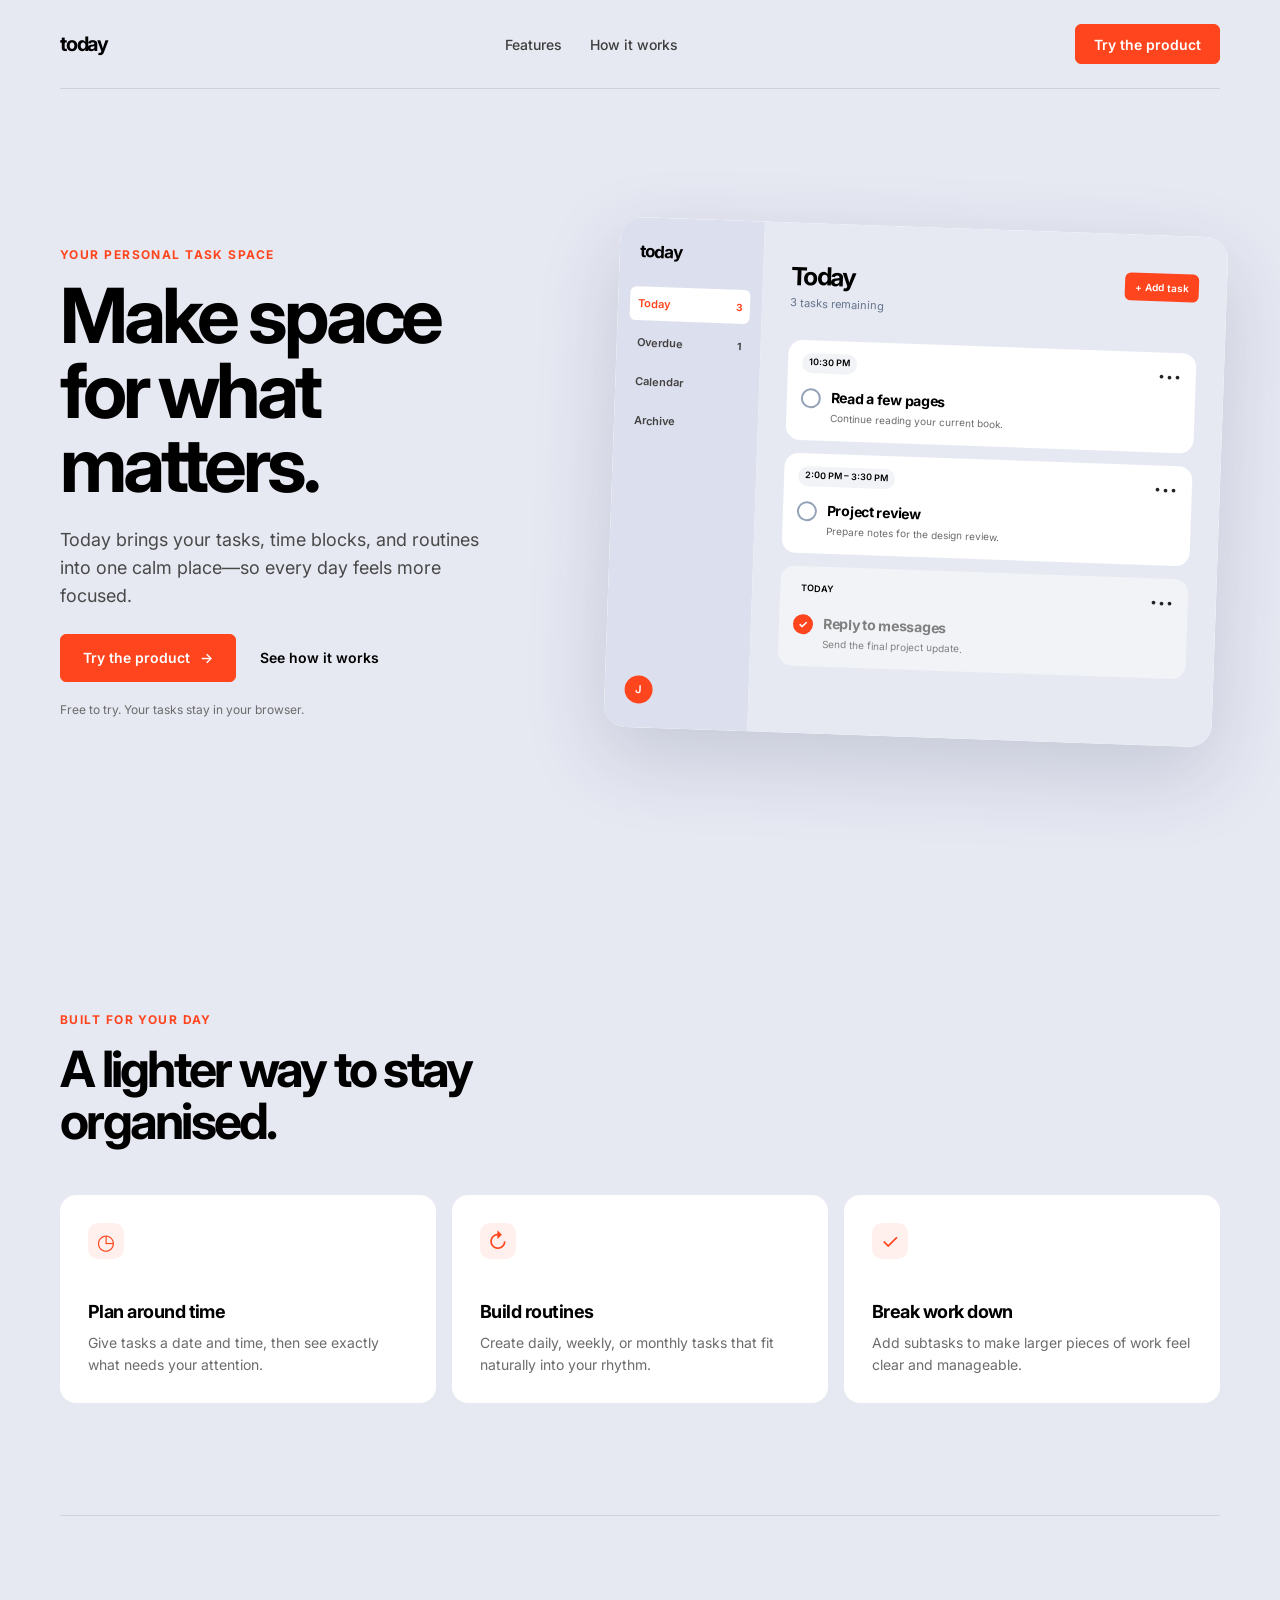
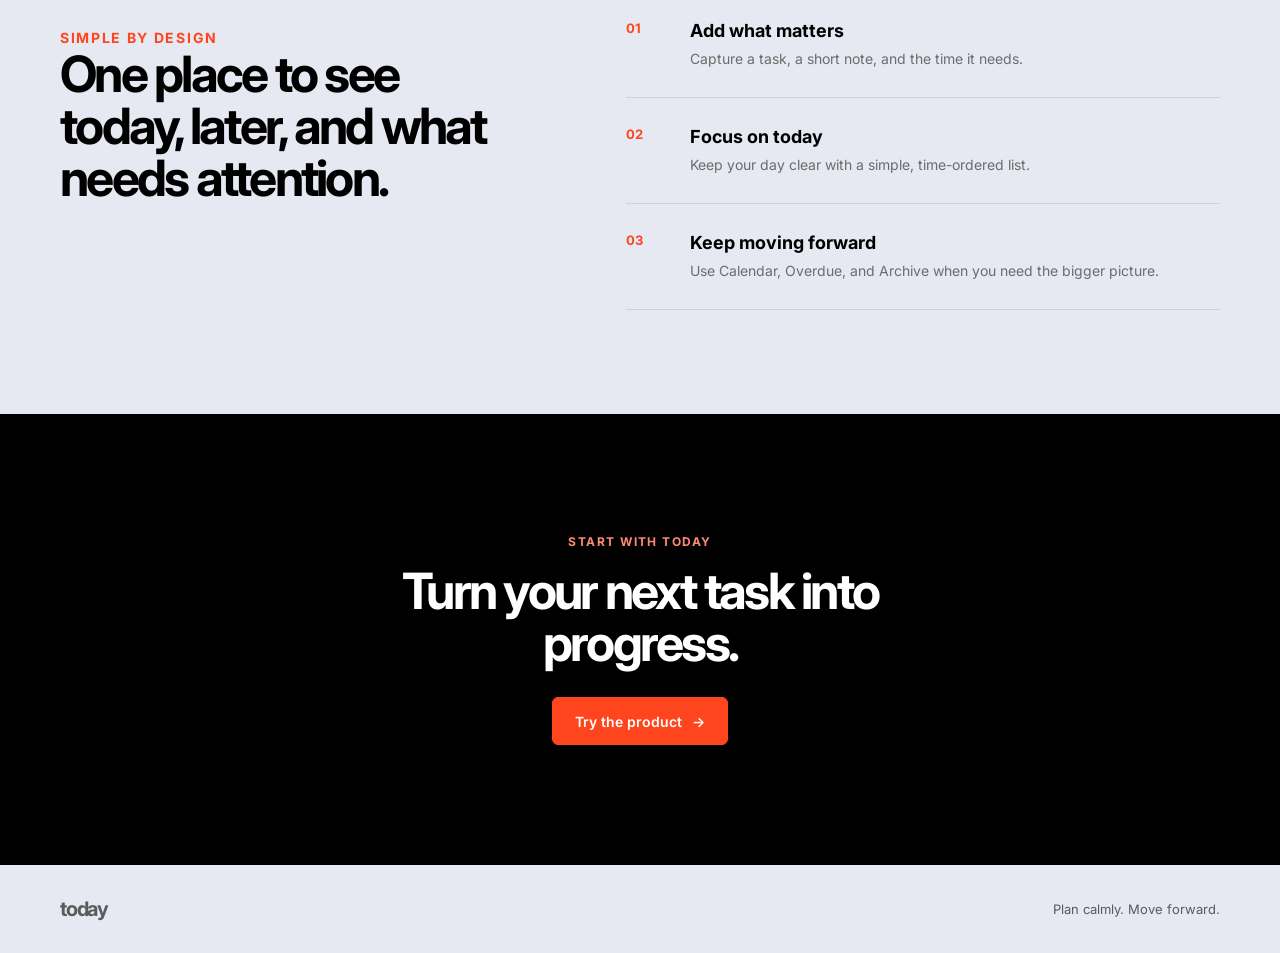
==== commit eddb07d8: "Add files via upload" ====
--- a/index.html
+++ b/index.html
@@ -5,283 +5,118 @@
     <meta name="viewport" content="width=device-width, initial-scale=1.0" />
     <meta
       name="description"
-      content="A simple to-do application that saves tasks in your browser."
+      content="A calm personal task manager for planning your time and finishing what matters."
     />
-    <title>Simple To-Do List</title>
+    <title>Today — Your personal task space</title>
     <link rel="preconnect" href="https://fonts.googleapis.com" />
     <link rel="preconnect" href="https://fonts.gstatic.com" crossorigin />
-    <link href="https://fonts.googleapis.com/css2?family=Inter:wght@400;600;700&display=swap" rel="stylesheet" />
-    <link rel="stylesheet" href="styles.css?v=mobile-more-sheet" />
+    <link href="https://fonts.googleapis.com/css2?family=Inter:wght@400;500;600;700&display=swap" rel="stylesheet" />
+    <link rel="stylesheet" href="landing.css?v=brand-eyebrow" />
   </head>
   <body>
-    <main class="app-shell">
-      <div class="app-layout">
-        <aside class="sidebar" aria-label="Task navigation">
-          <nav class="filters" aria-label="Filter tasks">
-            <button class="filter-button is-selected" type="button" data-filter="today" aria-pressed="true">
-              <svg class="nav-icon" viewBox="0 0 24 24" aria-hidden="true"><rect x="3" y="5" width="18" height="16" rx="2" /><path d="M3 10h18M8 3v4M16 3v4M8 14h3M8 18h6" /></svg>
-              <span>Today</span><span id="today-filter-count" class="filter-count">0</span>
-            </button>
-            <button class="filter-button" type="button" data-filter="overdue" aria-pressed="false">
-              <svg class="nav-icon" viewBox="0 0 24 24" aria-hidden="true"><circle cx="12" cy="12" r="8.5" /><path d="M12 7v5l3 2" /></svg>
-              <span>Overdue</span><span id="overdue-filter-count" class="filter-count">0</span>
-            </button>
-            <button class="filter-button" type="button" data-filter="calendar" aria-pressed="false">
-              <svg class="nav-icon" viewBox="0 0 24 24" aria-hidden="true"><rect x="3" y="5" width="18" height="16" rx="2" /><path d="M3 10h18M8 3v4M16 3v4M8 14h.01M12 14h.01M16 14h.01M8 18h.01M12 18h.01M16 18h.01" /></svg>
-              <span>Calendar</span>
-            </button>
-            <button class="filter-button" type="button" data-filter="archived" aria-pressed="false">
-              <svg class="nav-icon" viewBox="0 0 24 24" aria-hidden="true"><path d="M4 7h16v13H4z" /><path d="M3 4h18v3H3zM9 12h6" /></svg>
-              <span>Archive</span>
-            </button>
-            <div class="mobile-more">
-              <button id="mobile-more-button" class="filter-button mobile-more-trigger" type="button" aria-expanded="false" aria-haspopup="dialog">
-                <svg class="nav-icon" viewBox="0 0 24 24" aria-hidden="true"><circle cx="5" cy="12" r="1.5" /><circle cx="12" cy="12" r="1.5" /><circle cx="19" cy="12" r="1.5" /></svg>
-                <span>More</span>
-              </button>
-              <div id="mobile-more-backdrop" class="mobile-more-backdrop" hidden></div>
-              <div id="mobile-more-menu" class="mobile-more-menu" role="dialog" aria-modal="true" aria-label="More options" hidden>
-                <div class="mobile-more-profile">
-                  <span id="mobile-profile-avatar" class="profile-avatar" aria-hidden="true"></span>
-                  <span id="mobile-profile-email" class="profile-email"></span>
-                </div>
-                <button id="mobile-archive-button" type="button">Archive</button>
-                <button id="mobile-settings-button" type="button">Settings</button>
-                <button id="mobile-sign-out-button" type="button">Sign out</button>
+    <header class="site-header">
+      <a class="brand" href="index.html" aria-label="Today home">today</a>
+      <nav class="site-nav" aria-label="Main navigation">
+        <a href="#features">Features</a>
+        <a href="#how-it-works">How it works</a>
+      </nav>
+      <a class="header-cta" href="app.html">Try the product</a>
+    </header>
+
+    <main>
+      <section class="hero" aria-labelledby="hero-title">
+        <div class="hero-copy">
+          <p class="eyebrow">YOUR PERSONAL TASK SPACE</p>
+          <h1 id="hero-title">Make space for what matters.</h1>
+          <p class="hero-intro">
+            Today brings your tasks, time blocks, and routines into one calm place—so every day feels more focused.
+          </p>
+          <div class="hero-actions">
+            <a class="primary-cta" href="app.html">Try the product <span aria-hidden="true">→</span></a>
+            <a class="text-cta" href="#features">See how it works</a>
+          </div>
+          <p class="hero-note">Free to try. Your tasks stay in your browser.</p>
+        </div>
+
+        <div class="app-preview" aria-label="Preview of the Today task manager">
+          <div class="preview-sidebar">
+            <span class="preview-logo">today</span>
+            <span class="preview-nav is-active">Today <b>3</b></span>
+            <span class="preview-nav">Overdue <b>1</b></span>
+            <span class="preview-nav">Calendar</span>
+            <span class="preview-nav">Archive</span>
+            <span class="preview-user">J</span>
+          </div>
+          <div class="preview-content">
+            <div class="preview-heading">
+              <div>
+                <strong>Today</strong>
+                <span>3 tasks remaining</span>
               </div>
+              <span class="preview-add">+ Add task</span>
             </div>
-          </nav>
-          <div class="sidebar-profile">
-            <button
-              id="profile-menu-button"
-              class="profile-trigger"
-              type="button"
-              aria-expanded="false"
-              aria-controls="profile-menu"
-            >
-              <span id="profile-avatar" class="profile-avatar" aria-hidden="true"></span>
-              <span id="profile-email" class="profile-email"></span>
-              <svg class="profile-chevron" viewBox="0 0 24 24" aria-hidden="true">
-                <path d="m7 10 5 5 5-5" />
-              </svg>
-            </button>
-            <div id="profile-menu" class="profile-menu" role="menu" hidden>
-              <button id="profile-settings-button" type="button" role="menuitem">Settings</button>
-              <button id="profile-sign-out-button" type="button" role="menuitem">Sign out</button>
-            </div>
+            <article class="preview-task">
+              <div class="preview-task-top"><span>10:30 PM</span><i>•••</i></div>
+              <div class="preview-task-main"><b></b><div><h2>Read a few pages</h2><p>Continue reading your current book.</p></div></div>
+            </article>
+            <article class="preview-task">
+              <div class="preview-task-top"><span>2:00 PM – 3:30 PM</span><i>•••</i></div>
+              <div class="preview-task-main"><b></b><div><h2>Project review</h2><p>Prepare notes for the design review.</p></div></div>
+            </article>
+            <article class="preview-task is-complete">
+              <div class="preview-task-top"><span>TODAY</span><i>•••</i></div>
+              <div class="preview-task-main"><b>✓</b><div><h2>Reply to messages</h2><p>Send the final project update.</p></div></div>
+            </article>
           </div>
-        </aside>
+        </div>
+      </section>
 
-        <section class="task-panel task-list-panel" aria-labelledby="tasks-heading">
-          <div class="list-heading">
-            <div>
-              <div class="page-title-row">
-                <h2 id="tasks-heading">Your list</h2>
-                <button id="upcoming-calendar-button" class="upcoming-calendar-button" type="button" aria-label="Choose a date" aria-haspopup="dialog" aria-controls="upcoming-calendar-dialog">
-                  <svg viewBox="0 0 24 24" aria-hidden="true">
-                    <rect x="3" y="5" width="18" height="16" rx="2" />
-                    <path d="M3 10h18M8 3v4M16 3v4" />
-                  </svg>
-                </button>
-              </div>
-              <p id="task-count" aria-live="polite">0 tasks remaining</p>
-            </div>
-          </div>
+      <section id="features" class="features" aria-labelledby="features-title">
+        <div class="section-heading">
+          <p class="eyebrow">BUILT FOR YOUR DAY</p>
+          <h2 id="features-title">A lighter way to stay organised.</h2>
+        </div>
+        <div class="feature-grid">
+          <article>
+            <span class="feature-icon">◷</span>
+            <h3>Plan around time</h3>
+            <p>Give tasks a date and time, then see exactly what needs your attention.</p>
+          </article>
+          <article>
+            <span class="feature-icon">↻</span>
+            <h3>Build routines</h3>
+            <p>Create daily, weekly, or monthly tasks that fit naturally into your rhythm.</p>
+          </article>
+          <article>
+            <span class="feature-icon">✓</span>
+            <h3>Break work down</h3>
+            <p>Add subtasks to make larger pieces of work feel clear and manageable.</p>
+          </article>
+        </div>
+      </section>
 
-        <section id="new-task-panel" class="task-panel new-task-panel" aria-labelledby="add-task-heading" hidden>
-          <h2 id="add-task-heading" class="visually-hidden">Add a task</h2>
-          <form id="task-form" class="task-form">
-            <label class="visually-hidden" for="task-input">Task title</label>
-            <textarea
-              id="task-input"
-              name="task"
-              class="task-title-input"
-              placeholder="Task title"
-              maxlength="200"
-              rows="1"
-              required
-            ></textarea>
-            <label class="visually-hidden" for="task-description">Task description</label>
-            <textarea
-              id="task-description"
-              name="description"
-              class="task-description-input"
-              placeholder="Task description"
-              maxlength="500"
-              rows="2"
-            ></textarea>
-            <div id="new-subtask-editor"></div>
-            <div class="schedule-inputs">
-              <fieldset class="schedule-fieldset">
-                <legend class="visually-hidden">Task date and time</legend>
-                <div class="schedule-picker">
-                  <button id="task-field" class="schedule-field" type="button">
-                    <svg class="schedule-clock-icon" viewBox="0 0 24 24" aria-hidden="true">
-                      <circle cx="12" cy="12" r="8.5" />
-                      <path d="M12 7v5l3 2" />
-                    </svg>
-                    <span id="task-date-text">Today</span>
-                  </button>
-                  <input id="task-date" type="hidden" />
-                  <input id="task-end-date" type="hidden" />
-                </div>
-              </fieldset>
-              <div class="task-form-actions">
-                <button id="cancel-task-form" class="cancel-task-button" type="button">Cancel</button>
-                <button class="add-task-submit" type="submit">Add</button>
-              </div>
-            </div>
-          </form>
-          <p id="form-message" class="form-message" role="alert" aria-live="polite"></p>
-        </section>
+      <section id="how-it-works" class="how-it-works" aria-labelledby="how-it-works-title">
+        <div class="how-copy">
+          <p class="eyebrow">SIMPLE BY DESIGN</p>
+          <h2 id="how-it-works-title">One place to see today, later, and what needs attention.</h2>
+        </div>
+        <ol>
+          <li><span>01</span><div><h3>Add what matters</h3><p>Capture a task, a short note, and the time it needs.</p></div></li>
+          <li><span>02</span><div><h3>Focus on today</h3><p>Keep your day clear with a simple, time-ordered list.</p></div></li>
+          <li><span>03</span><div><h3>Keep moving forward</h3><p>Use Calendar, Overdue, and Archive when you need the bigger picture.</p></div></li>
+        </ol>
+      </section>
 
-        <section id="empty-state" class="empty-state" aria-live="polite" hidden>
-          <img id="empty-state-image" class="empty-state-image" src="assets/calendar.jpg" alt="" />
-          <h3 id="empty-state-title">No tasks yet</h3>
-          <p id="empty-state-description">Add a task to get started.</p>
-        </section>
-        <ul id="task-list" class="task-list" aria-label="Tasks"></ul>
-        </section>
-      </div>
+      <section class="closing-cta" aria-labelledby="closing-title">
+        <p class="eyebrow">START WITH TODAY</p>
+        <h2 id="closing-title">Turn your next task into progress.</h2>
+        <a class="primary-cta" href="app.html">Try the product <span aria-hidden="true">→</span></a>
+      </section>
     </main>
 
-    <button id="open-task-form" class="floating-add-button" type="button" aria-controls="new-task-panel" aria-expanded="false">
-      <span aria-hidden="true">+</span> Add task
-    </button>
-
-    <div id="delete-toast" class="delete-toast" role="status" aria-live="polite" aria-hidden="true" hidden>
-      <span>Task deleted</span>
-      <button id="undo-delete" class="undo-delete-button" type="button">Undo</button>
-      <button id="close-delete-toast" class="close-delete-toast" type="button" aria-label="Close delete message">
-        <svg viewBox="0 0 24 24" aria-hidden="true">
-          <path d="m6 6 12 12M18 6 6 18" />
-        </svg>
-      </button>
-    </div>
-
-    <template id="task-template">
-      <li class="task-item">
-        <div class="task-content">
-          <div class="task-schedule-row">
-            <div class="task-schedule-meta">
-              <button class="task-schedule" type="button"></button>
-              <span class="task-repeat-icon" role="img" hidden>
-                <svg viewBox="0 0 24 24" aria-hidden="true">
-                  <path d="M17 2l4 4-4 4" />
-                  <path d="M3 11V9a3 3 0 0 1 3-3h15" />
-                  <path d="M7 22l-4-4 4-4" />
-                  <path d="M21 13v2a3 3 0 0 1-3 3H3" />
-                </svg>
-              </span>
-            </div>
-            <div class="task-actions">
-              <div class="task-overflow">
-                <button class="task-overflow-button" type="button" aria-label="Open task actions" aria-expanded="false" aria-haspopup="menu">
-                  <svg viewBox="0 0 24 24" aria-hidden="true">
-                    <circle cx="5" cy="12" r="1.75" />
-                    <circle cx="12" cy="12" r="1.75" />
-                    <circle cx="19" cy="12" r="1.75" />
-                  </svg>
-                </button>
-                <div class="task-action-menu" role="menu" hidden>
-                  <button class="edit-button" type="button" role="menuitem">Edit</button>
-                  <button class="archive-button" type="button" role="menuitem" hidden>Archive</button>
-                  <button class="delete-button" type="button" role="menuitem">Delete</button>
-                </div>
-              </div>
-            </div>
-          </div>
-          <div class="task-main">
-            <input class="task-toggle" type="checkbox" />
-            <div class="task-details">
-              <p class="task-title"></p>
-              <p class="task-description"></p>
-              <div class="task-subtasks" hidden>
-                <p class="subtask-progress"></p>
-                <ul class="subtask-list"></ul>
-              </div>
-            </div>
-          </div>
-        </div>
-      </li>
-    </template>
-
-    <dialog id="schedule-dialog" class="schedule-dialog" aria-labelledby="schedule-dialog-title">
-      <form id="schedule-dialog-form" class="schedule-dialog-form">
-        <div class="dialog-heading">
-          <h2 id="schedule-dialog-title">Choose date and time</h2>
-          <button id="schedule-cancel" class="dialog-close" type="button" aria-label="Close date and time picker">×</button>
-        </div>
-        <section class="calendar-picker" aria-label="Choose a date">
-          <div class="calendar-header">
-            <button id="calendar-previous" class="calendar-navigation" type="button" aria-label="Previous month">‹</button>
-            <p id="calendar-month" class="calendar-month" aria-live="polite"></p>
-            <button id="calendar-next" class="calendar-navigation" type="button" aria-label="Next month">›</button>
-          </div>
-          <div class="calendar-weekdays" aria-hidden="true">
-            <span>Sun</span><span>Mon</span><span>Tue</span><span>Wed</span><span>Thu</span><span>Fri</span><span>Sat</span>
-          </div>
-          <div id="calendar-days" class="calendar-days" role="grid" aria-label="Calendar dates"></div>
-        </section>
-        <div class="calendar-selection-row">
-          <p id="selected-calendar-date" class="selected-calendar-date"></p>
-          <div class="dialog-time-controls">
-            <label class="visually-hidden" for="dialog-start-time">Start time</label>
-            <select id="dialog-start-time" class="dialog-time" aria-label="Choose a start time"></select>
-            <label class="visually-hidden" for="dialog-end-time">End time</label>
-            <select id="dialog-end-time" class="dialog-time" aria-label="Choose an end time"></select>
-          </div>
-        </div>
-        <label class="dialog-repeat-control" for="dialog-repeat">
-          <span>Repeat</span>
-          <select id="dialog-repeat" class="dialog-time">
-            <option value="none">Does not repeat</option>
-            <option value="daily">Daily</option>
-            <option value="weekly">Weekly</option>
-            <option value="monthly">Monthly</option>
-          </select>
-        </label>
-        <fieldset id="weekly-repeat-days" class="weekly-repeat-days" hidden>
-          <legend>Repeat on</legend>
-          <div class="weekday-options">
-            <label><input type="checkbox" value="1" />Mon</label>
-            <label><input type="checkbox" value="2" />Tue</label>
-            <label><input type="checkbox" value="3" />Wed</label>
-            <label><input type="checkbox" value="4" />Thu</label>
-            <label><input type="checkbox" value="5" />Fri</label>
-            <label><input type="checkbox" value="6" />Sat</label>
-            <label><input type="checkbox" value="0" />Sun</label>
-          </div>
-        </fieldset>
-        <p id="dialog-message" class="dialog-message" role="alert"></p>
-        <div class="dialog-actions">
-          <button id="schedule-cancel-secondary" type="button">Cancel</button>
-          <button type="submit">Apply</button>
-        </div>
-      </form>
-    </dialog>
-
-    <dialog id="upcoming-calendar-dialog" class="schedule-dialog upcoming-calendar-dialog" aria-labelledby="upcoming-calendar-title">
-      <div class="upcoming-calendar-content">
-        <div class="dialog-heading">
-          <h2 id="upcoming-calendar-title">Choose a date</h2>
-          <button id="upcoming-calendar-close" class="dialog-close" type="button" aria-label="Close calendar">×</button>
-        </div>
-        <section class="calendar-picker" aria-label="Choose a task date">
-          <div class="calendar-header">
-            <button id="upcoming-calendar-previous" class="calendar-navigation" type="button" aria-label="Previous month">‹</button>
-            <p id="upcoming-calendar-month" class="calendar-month" aria-live="polite"></p>
-            <button id="upcoming-calendar-next" class="calendar-navigation" type="button" aria-label="Next month">›</button>
-          </div>
-          <div class="calendar-weekdays" aria-hidden="true">
-            <span>Sun</span><span>Mon</span><span>Tue</span><span>Wed</span><span>Thu</span><span>Fri</span><span>Sat</span>
-          </div>
-          <div id="upcoming-calendar-days" class="calendar-days" role="grid" aria-label="Task dates"></div>
-        </section>
-        <p id="upcoming-calendar-message" class="upcoming-calendar-message" role="status" aria-live="polite"></p>
-      </div>
-    </dialog>
-
-    <script src="script.js?v=mobile-more-sheet"></script>
+    <footer class="site-footer">
+      <a class="brand" href="index.html">today</a>
+      <p>Plan calmly. Move forward.</p>
+    </footer>
   </body>
 </html>
--- a/landing.css
+++ b/landing.css
@@ -0,0 +1,184 @@
+:root {
+  --page: #e6e8f2;
+  --surface: #ffffff;
+  --ink: #000000;
+  --muted: #6c6c6c;
+  --line: #ced0dd;
+  --primary: #ff451e;
+  --primary-dark: #d93615;
+}
+
+* { box-sizing: border-box; }
+
+html { scroll-behavior: smooth; }
+
+body {
+  margin: 0;
+  color: var(--ink);
+  background: var(--page);
+  font-family: Inter, ui-sans-serif, system-ui, sans-serif;
+}
+
+a { color: inherit; text-decoration: none; }
+
+.site-header,
+.hero,
+.features,
+.how-it-works,
+.site-footer {
+  width: min(100% - 48px, 1160px);
+  margin: 0 auto;
+}
+
+.site-header {
+  position: sticky;
+  top: 0;
+  z-index: 10;
+  display: flex;
+  align-items: center;
+  justify-content: space-between;
+  min-height: 88px;
+  gap: 24px;
+  background: var(--page);
+  box-shadow: 0 1px 0 rgb(108 108 108 / 18%);
+}
+
+.brand { font-size: 20px; font-weight: 700; letter-spacing: -0.06em; }
+
+.site-nav { display: flex; gap: 28px; color: #3d3d3d; font-size: 14px; font-weight: 500; }
+.site-nav a:hover, .text-cta:hover { color: var(--primary); }
+
+.header-cta,
+.primary-cta {
+  display: inline-flex;
+  align-items: center;
+  justify-content: center;
+  min-height: 40px;
+  padding: 0 18px;
+  border: 1px solid var(--primary);
+  border-radius: 6px;
+  color: #fff;
+  background: var(--primary);
+  font-size: 14px;
+  font-weight: 600;
+  transition: background 160ms ease, transform 160ms ease;
+}
+
+.header-cta:hover, .primary-cta:hover { background: var(--primary-dark); transform: translateY(-1px); }
+.primary-cta { min-height: 48px; gap: 10px; padding: 0 22px; }
+
+.hero {
+  display: grid;
+  grid-template-columns: 0.85fr 1.15fr;
+  align-items: center;
+  gap: clamp(40px, 8vw, 108px);
+  min-height: calc(100vh - 88px);
+  padding: 72px 0 96px;
+}
+
+.eyebrow { margin: 0 0 16px; color: var(--primary); font-size: 12px; font-weight: 700; letter-spacing: 0.12em; }
+.how-copy .eyebrow { color: var(--primary); }
+
+.hero h1,
+.section-heading h2,
+.how-copy h2,
+.closing-cta h2 {
+  margin: 0;
+  letter-spacing: -0.055em;
+}
+
+.hero h1 { max-width: 600px; font-size: clamp(48px, 6.2vw, 76px); line-height: 0.98; }
+.hero-intro { max-width: 480px; margin: 24px 0; color: #494949; font-size: 18px; line-height: 1.55; }
+.hero-actions { display: flex; align-items: center; gap: 24px; }
+.text-cta { font-size: 14px; font-weight: 600; }
+.hero-note { margin: 20px 0 0; color: var(--muted); font-size: 12px; }
+
+.app-preview {
+  display: grid;
+  grid-template-columns: 144px 1fr;
+  min-height: 510px;
+  overflow: hidden;
+  border-radius: 22px;
+  background: var(--surface);
+  box-shadow: 0 28px 80px rgb(51 60 97 / 18%);
+  transform: rotate(2deg);
+}
+
+.preview-sidebar { display: flex; flex-direction: column; gap: 5px; padding: 24px 12px; background: #dcdfed; }
+.preview-logo { margin: 0 8px 20px; font-size: 17px; font-weight: 700; letter-spacing: -0.06em; }
+.preview-nav { display: flex; align-items: center; justify-content: space-between; min-height: 34px; padding: 0 8px; border-radius: 6px; color: #414141; font-size: 11px; font-weight: 600; }
+.preview-nav b { font-size: 10px; }
+.preview-nav.is-active { color: var(--primary); background: #fff; }
+.preview-user { display: grid; width: 28px; height: 28px; margin: auto 8px 0; border-radius: 50%; color: #fff; background: var(--primary); font-size: 11px; font-weight: 600; place-items: center; }
+
+.preview-content { padding: 38px 28px; background: #e6e8f2; }
+.preview-heading { display: flex; align-items: start; justify-content: space-between; margin-bottom: 30px; }
+.preview-heading strong { display: block; font-size: 25px; letter-spacing: -0.045em; }
+.preview-heading span:not(.preview-add) { display: block; margin-top: 5px; color: #64748b; font-size: 11px; }
+.preview-add { padding: 8px 10px; border-radius: 6px; color: #fff; background: var(--primary); font-size: 10px; font-weight: 600; }
+.preview-task { margin-bottom: 13px; padding: 13px 14px 17px; border-radius: 14px; background: #fff; }
+.preview-task-top { display: flex; align-items: center; justify-content: space-between; margin-bottom: 15px; }
+.preview-task-top span { min-height: 20px; padding: 3px 7px; border-radius: 20px; background: #f2f3f7; font-size: 9px; font-weight: 600; }
+.preview-task-top i { color: #222; font-size: 12px; font-style: normal; letter-spacing: 1px; }
+.preview-task-main { display: flex; align-items: start; gap: 10px; }
+.preview-task-main > b { display: grid; width: 20px; height: 20px; flex: 0 0 auto; border: 2px solid #94a3b8; border-radius: 50%; color: #fff; font-size: 11px; place-items: center; }
+.preview-task h2 { margin: 0; font-size: 14px; letter-spacing: -0.02em; }
+.preview-task p { margin: 6px 0 0; color: #6c6c6c; font-size: 10px; }
+.preview-task.is-complete { background: #f2f3f7; }
+.preview-task.is-complete h2, .preview-task.is-complete p { color: #808080; }
+.preview-task.is-complete > .preview-task-main > b { border-color: var(--primary); background: var(--primary); }
+
+.features { padding: 112px 0; }
+.section-heading { max-width: 560px; }
+.section-heading h2, .how-copy h2, .closing-cta h2 { font-size: clamp(34px, 4vw, 50px); line-height: 1.04; }
+.feature-grid { display: grid; grid-template-columns: repeat(3, 1fr); gap: 16px; margin-top: 48px; }
+.feature-grid article { padding: 28px; border-radius: 16px; background: #fff; }
+.feature-icon { display: grid; width: 36px; height: 36px; margin-bottom: 42px; border-radius: 10px; color: var(--primary); background: #fff0ed; font-size: 21px; place-items: center; }
+.feature-grid h3 { margin: 0; font-size: 18px; letter-spacing: -0.03em; }
+.feature-grid p { margin: 10px 0 0; color: var(--muted); font-size: 14px; line-height: 1.55; }
+
+.how-it-works { display: grid; grid-template-columns: 0.9fr 1.1fr; gap: 80px; padding: 104px 0; border-top: 1px solid var(--line); }
+.how-copy { max-width: 450px; }
+.how-it-works ol { display: grid; gap: 28px; margin: 0; padding: 0; list-style: none; }
+.how-it-works li { display: grid; grid-template-columns: 48px 1fr; gap: 16px; padding-bottom: 28px; border-bottom: 1px solid var(--line); }
+.how-it-works li > span { color: var(--primary); font-size: 13px; font-weight: 700; }
+.how-it-works h3 { margin: 0; font-size: 18px; }
+.how-it-works p { margin: 7px 0 0; color: var(--muted); font-size: 14px; line-height: 1.5; }
+
+.closing-cta { display: grid; justify-items: center; padding: 120px 24px; color: #fff; background: #000; text-align: center; }
+.closing-cta h2 { max-width: 650px; margin-bottom: 28px; }
+.closing-cta .eyebrow { color: #ff8a72; }
+
+.site-footer { display: flex; align-items: center; justify-content: space-between; min-height: 88px; color: #5b5b5b; font-size: 13px; }
+.site-footer p { margin: 0; }
+
+@media (max-width: 820px) {
+  .hero { grid-template-columns: 1fr; padding-top: 48px; }
+  .app-preview { width: min(100%, 600px); justify-self: center; transform: rotate(1deg); }
+  .how-it-works { grid-template-columns: 1fr; gap: 48px; }
+}
+
+@media (max-width: 600px) {
+  .site-header, .hero, .features, .how-it-works, .site-footer { width: min(100% - 32px, 1160px); }
+  .site-header { min-height: 72px; }
+  .site-nav { display: none; }
+  .header-cta { min-height: 36px; padding: 0 12px; font-size: 12px; }
+  .hero { min-height: auto; padding: 56px 0 80px; }
+  .hero h1 { font-size: clamp(43px, 14vw, 64px); }
+  .hero-intro { font-size: 16px; }
+  .hero-actions { align-items: start; flex-direction: column; gap: 16px; }
+  .app-preview { grid-template-columns: 1fr; min-height: 0; transform: none; }
+  .preview-sidebar { display: none; }
+  .preview-content { padding: 28px 18px; }
+  .features { padding: 72px 0; }
+  .feature-grid { grid-template-columns: 1fr; margin-top: 32px; }
+  .feature-icon { margin-bottom: 28px; }
+  .how-it-works { gap: 36px; padding: 72px 0; }
+  .closing-cta { padding: 80px 20px; }
+  .site-footer { min-height: 76px; }
+}
+
+@media (prefers-reduced-motion: reduce) {
+  html { scroll-behavior: auto; }
+  * { transition: none !important; }
+}
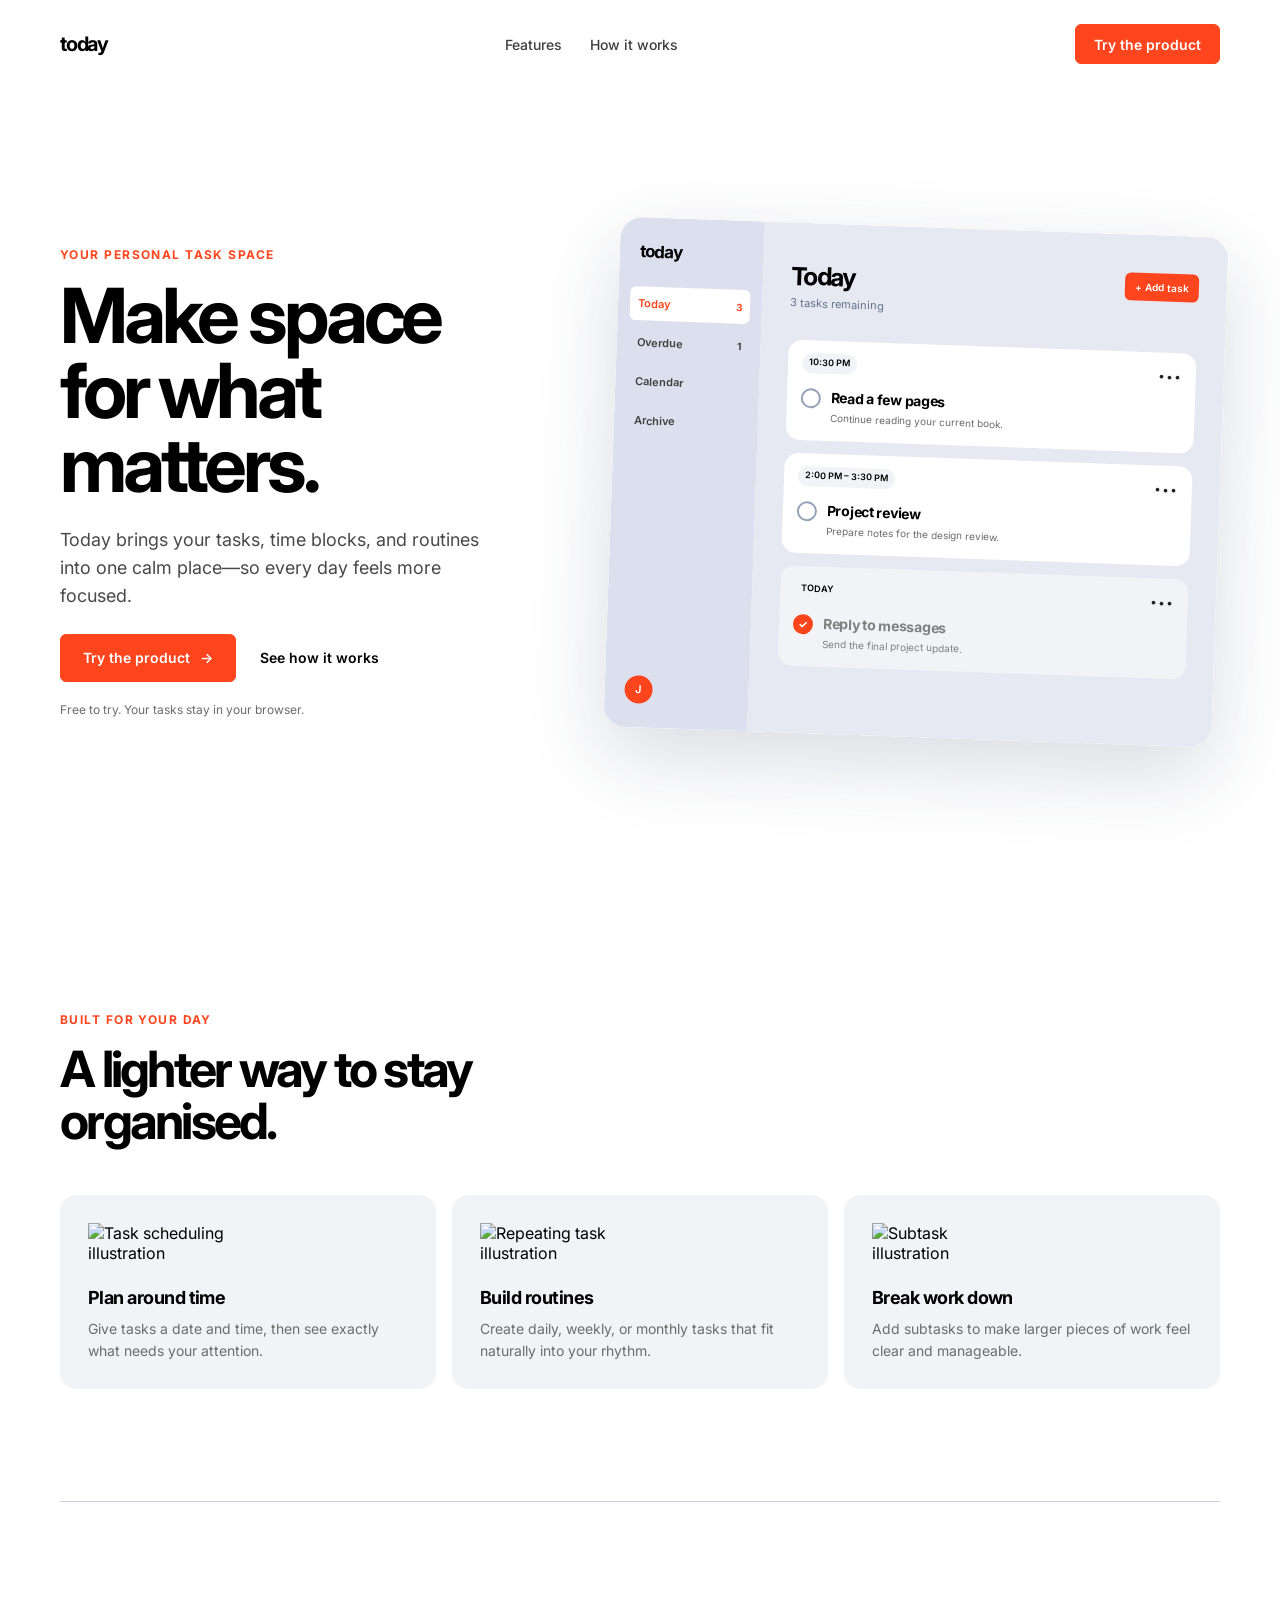
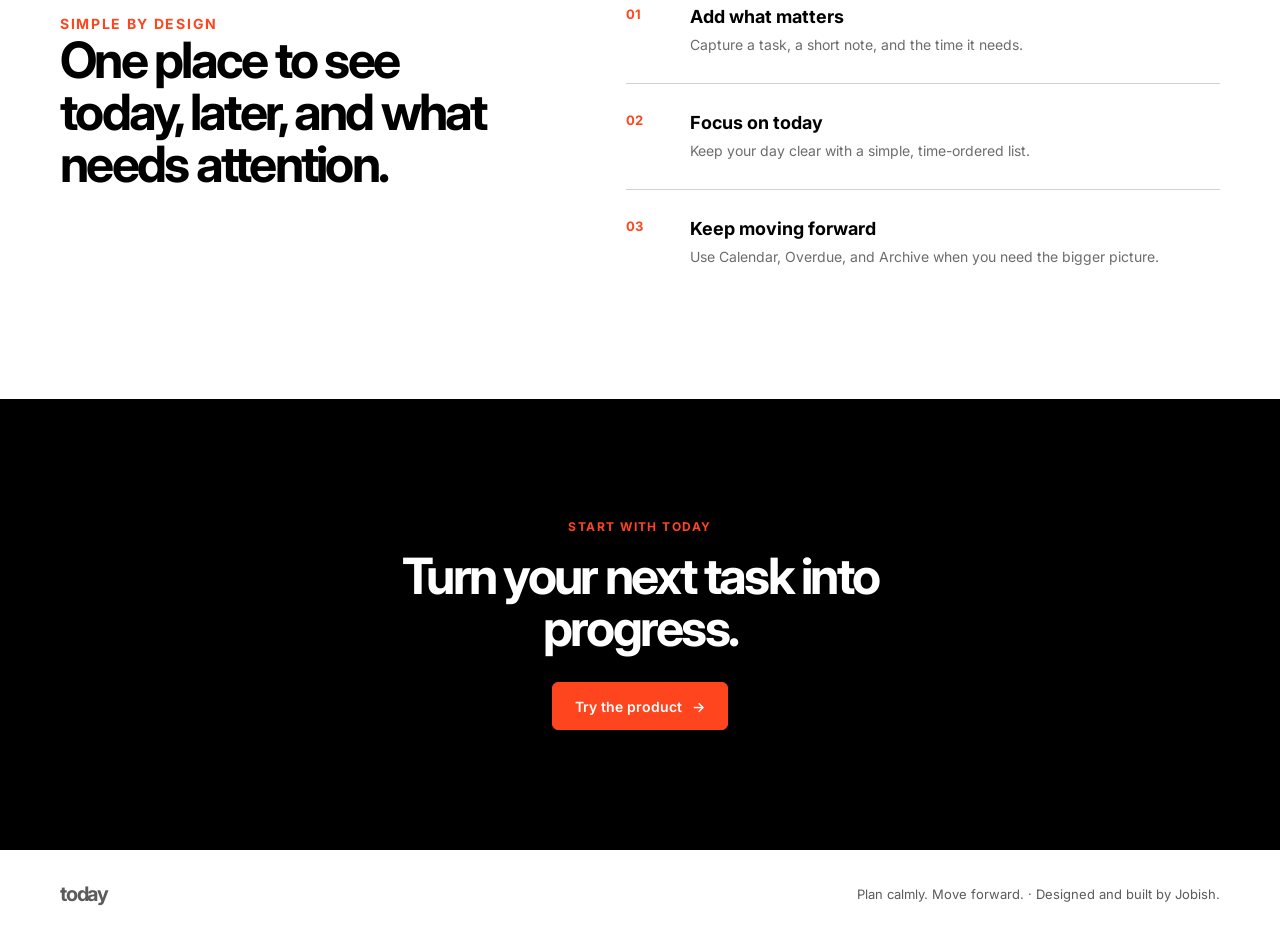
==== commit 5d2aef1f: "Add files via upload" ====
--- a/index.html
+++ b/index.html
@@ -11,16 +11,18 @@
     <link rel="preconnect" href="https://fonts.googleapis.com" />
     <link rel="preconnect" href="https://fonts.gstatic.com" crossorigin />
     <link href="https://fonts.googleapis.com/css2?family=Inter:wght@400;500;600;700&display=swap" rel="stylesheet" />
-    <link rel="stylesheet" href="landing.css?v=brand-eyebrow" />
+    <link rel="stylesheet" href="landing.css?v=mobile-footer-alignment" />
   </head>
   <body>
     <header class="site-header">
-      <a class="brand" href="index.html" aria-label="Today home">today</a>
-      <nav class="site-nav" aria-label="Main navigation">
-        <a href="#features">Features</a>
-        <a href="#how-it-works">How it works</a>
-      </nav>
-      <a class="header-cta" href="app.html">Try the product</a>
+      <div class="site-header-content">
+        <a class="brand" href="index.html" aria-label="Today home">today</a>
+        <nav class="site-nav" aria-label="Main navigation">
+          <a href="#features">Features</a>
+          <a href="#how-it-works">How it works</a>
+        </nav>
+        <a class="header-cta" href="app.html">Try the product</a>
+      </div>
     </header>
 
     <main>
@@ -78,17 +80,17 @@
         </div>
         <div class="feature-grid">
           <article>
-            <span class="feature-icon">◷</span>
+            <img class="feature-image" src="assets/f1.jpg" alt="Task scheduling illustration" />
             <h3>Plan around time</h3>
             <p>Give tasks a date and time, then see exactly what needs your attention.</p>
           </article>
           <article>
-            <span class="feature-icon">↻</span>
+            <img class="feature-image" src="assets/f2.jpg" alt="Repeating task illustration" />
             <h3>Build routines</h3>
             <p>Create daily, weekly, or monthly tasks that fit naturally into your rhythm.</p>
           </article>
           <article>
-            <span class="feature-icon">✓</span>
+            <img class="feature-image" src="assets/f3.jpg" alt="Subtask illustration" />
             <h3>Break work down</h3>
             <p>Add subtasks to make larger pieces of work feel clear and manageable.</p>
           </article>
@@ -116,7 +118,7 @@
 
     <footer class="site-footer">
       <a class="brand" href="index.html">today</a>
-      <p>Plan calmly. Move forward.</p>
+      <p>Plan calmly. Move forward. · Designed and built by <a href="https://jobishkm.com/" target="_blank" rel="noopener noreferrer">Jobish</a>.</p>
     </footer>
   </body>
 </html>
--- a/landing.css
+++ b/landing.css
@@ -1,5 +1,5 @@
 :root {
-  --page: #e6e8f2;
+  --page: #ffffff;
   --surface: #ffffff;
   --ink: #000000;
   --muted: #6c6c6c;
@@ -34,13 +34,19 @@
   position: sticky;
   top: 0;
   z-index: 10;
+  width: 100%;
+  margin: 0;
+  background: var(--page);
+}
+
+.site-header-content {
   display: flex;
   align-items: center;
   justify-content: space-between;
+  width: min(100% - 48px, 1160px);
   min-height: 88px;
   gap: 24px;
-  background: var(--page);
-  box-shadow: 0 1px 0 rgb(108 108 108 / 18%);
+  margin: 0 auto;
 }
 
 .brand { font-size: 20px; font-weight: 700; letter-spacing: -0.06em; }
@@ -132,8 +138,8 @@
 .section-heading { max-width: 560px; }
 .section-heading h2, .how-copy h2, .closing-cta h2 { font-size: clamp(34px, 4vw, 50px); line-height: 1.04; }
 .feature-grid { display: grid; grid-template-columns: repeat(3, 1fr); gap: 16px; margin-top: 48px; }
-.feature-grid article { padding: 28px; border-radius: 16px; background: #fff; }
-.feature-icon { display: grid; width: 36px; height: 36px; margin-bottom: 42px; border-radius: 10px; color: var(--primary); background: #fff0ed; font-size: 21px; place-items: center; }
+.feature-grid article { padding: 28px; border-radius: 16px; background: #f2f3f7; }
+.feature-image { display: block; width: 150px; max-width: 100%; height: auto; margin: 0 0 24px; }
 .feature-grid h3 { margin: 0; font-size: 18px; letter-spacing: -0.03em; }
 .feature-grid p { margin: 10px 0 0; color: var(--muted); font-size: 14px; line-height: 1.55; }
 
@@ -141,16 +147,18 @@
 .how-copy { max-width: 450px; }
 .how-it-works ol { display: grid; gap: 28px; margin: 0; padding: 0; list-style: none; }
 .how-it-works li { display: grid; grid-template-columns: 48px 1fr; gap: 16px; padding-bottom: 28px; border-bottom: 1px solid var(--line); }
+.how-it-works li:last-child { border-bottom: 0; }
 .how-it-works li > span { color: var(--primary); font-size: 13px; font-weight: 700; }
 .how-it-works h3 { margin: 0; font-size: 18px; }
 .how-it-works p { margin: 7px 0 0; color: var(--muted); font-size: 14px; line-height: 1.5; }
 
 .closing-cta { display: grid; justify-items: center; padding: 120px 24px; color: #fff; background: #000; text-align: center; }
 .closing-cta h2 { max-width: 650px; margin-bottom: 28px; }
-.closing-cta .eyebrow { color: #ff8a72; }
+.closing-cta .eyebrow { color: var(--primary); }
 
 .site-footer { display: flex; align-items: center; justify-content: space-between; min-height: 88px; color: #5b5b5b; font-size: 13px; }
 .site-footer p { margin: 0; }
+.site-footer p a:hover { text-decoration: underline; }
 
 @media (max-width: 820px) {
   .hero { grid-template-columns: 1fr; padding-top: 48px; }
@@ -159,8 +167,8 @@
 }
 
 @media (max-width: 600px) {
-  .site-header, .hero, .features, .how-it-works, .site-footer { width: min(100% - 32px, 1160px); }
-  .site-header { min-height: 72px; }
+  .hero, .features, .how-it-works, .site-footer { width: min(100% - 32px, 1160px); }
+  .site-header-content { width: min(100% - 32px, 1160px); min-height: 72px; }
   .site-nav { display: none; }
   .header-cta { min-height: 36px; padding: 0 12px; font-size: 12px; }
   .hero { min-height: auto; padding: 56px 0 80px; }
@@ -175,7 +183,7 @@
   .feature-icon { margin-bottom: 28px; }
   .how-it-works { gap: 36px; padding: 72px 0; }
   .closing-cta { padding: 80px 20px; }
-  .site-footer { min-height: 76px; }
+  .site-footer { min-height: 96px; flex-direction: column; justify-content: center; gap: 8px; text-align: center; }
 }
 
 @media (prefers-reduced-motion: reduce) {
